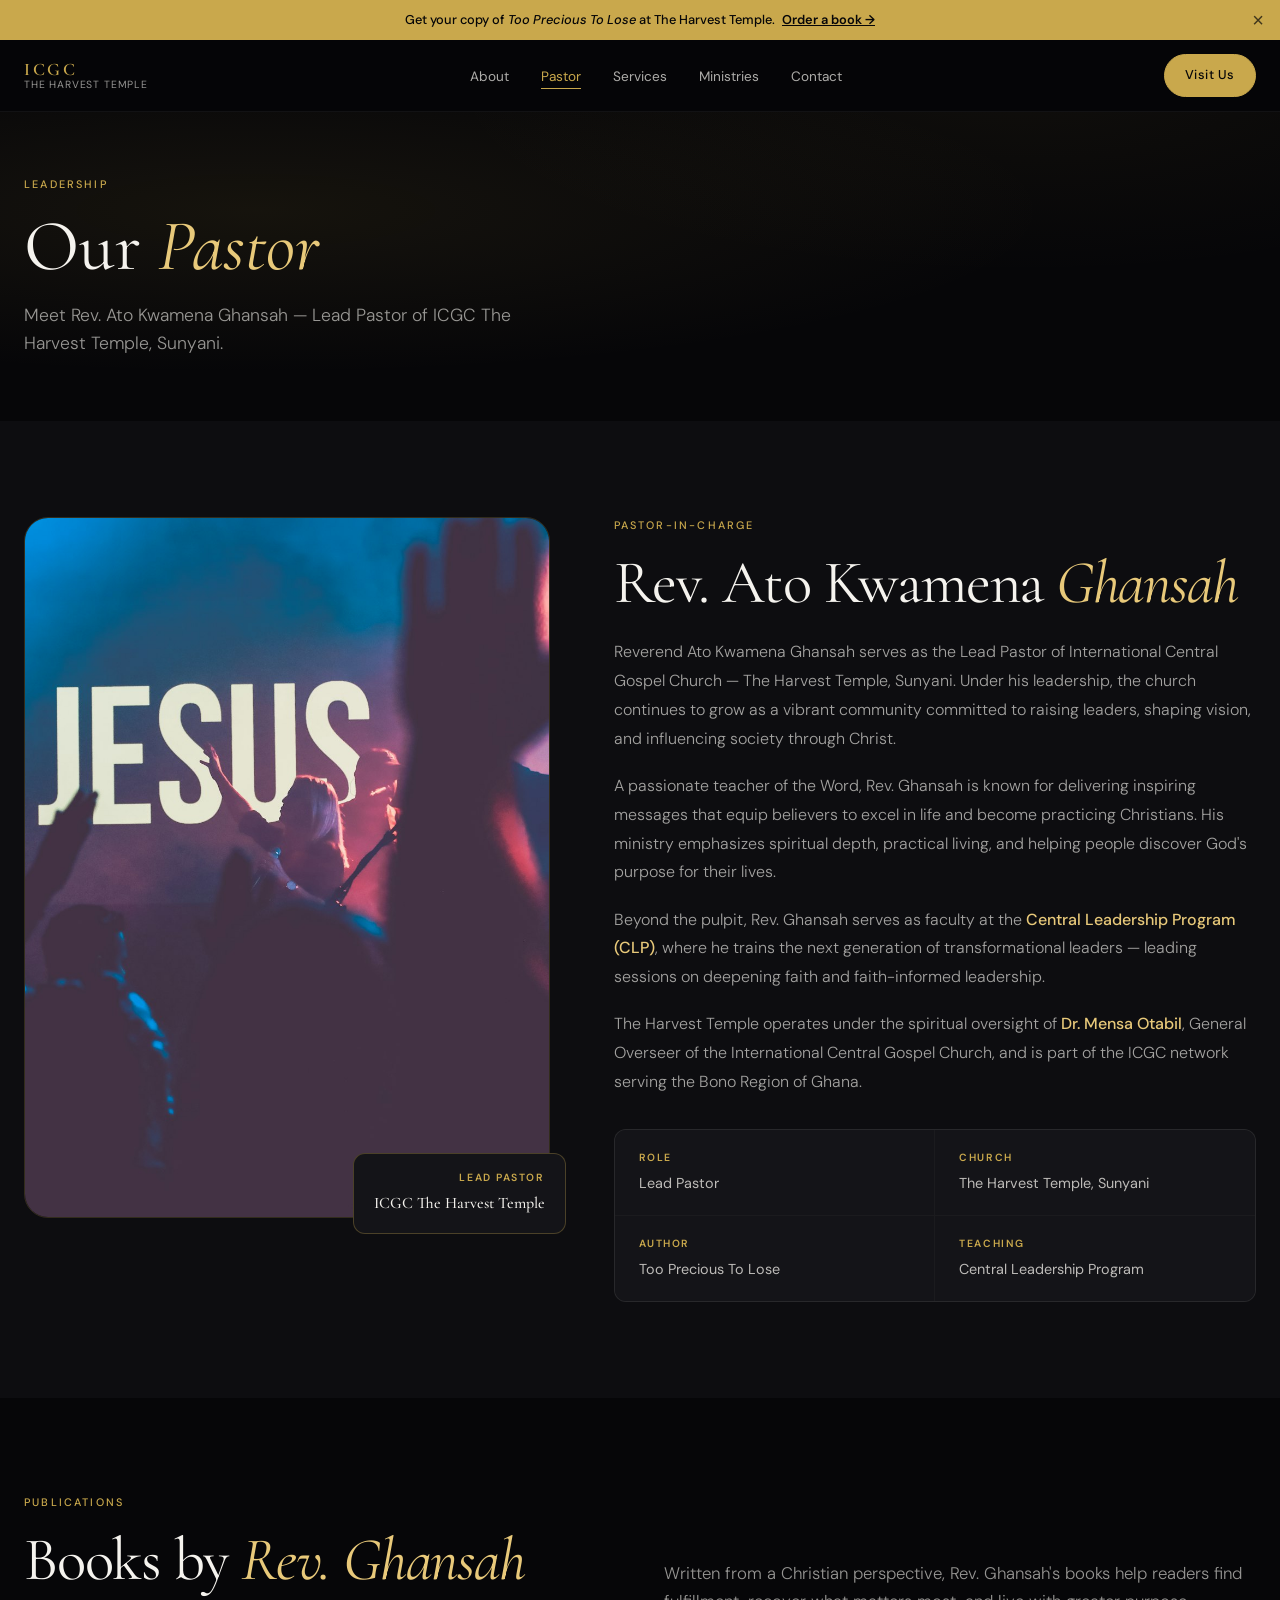
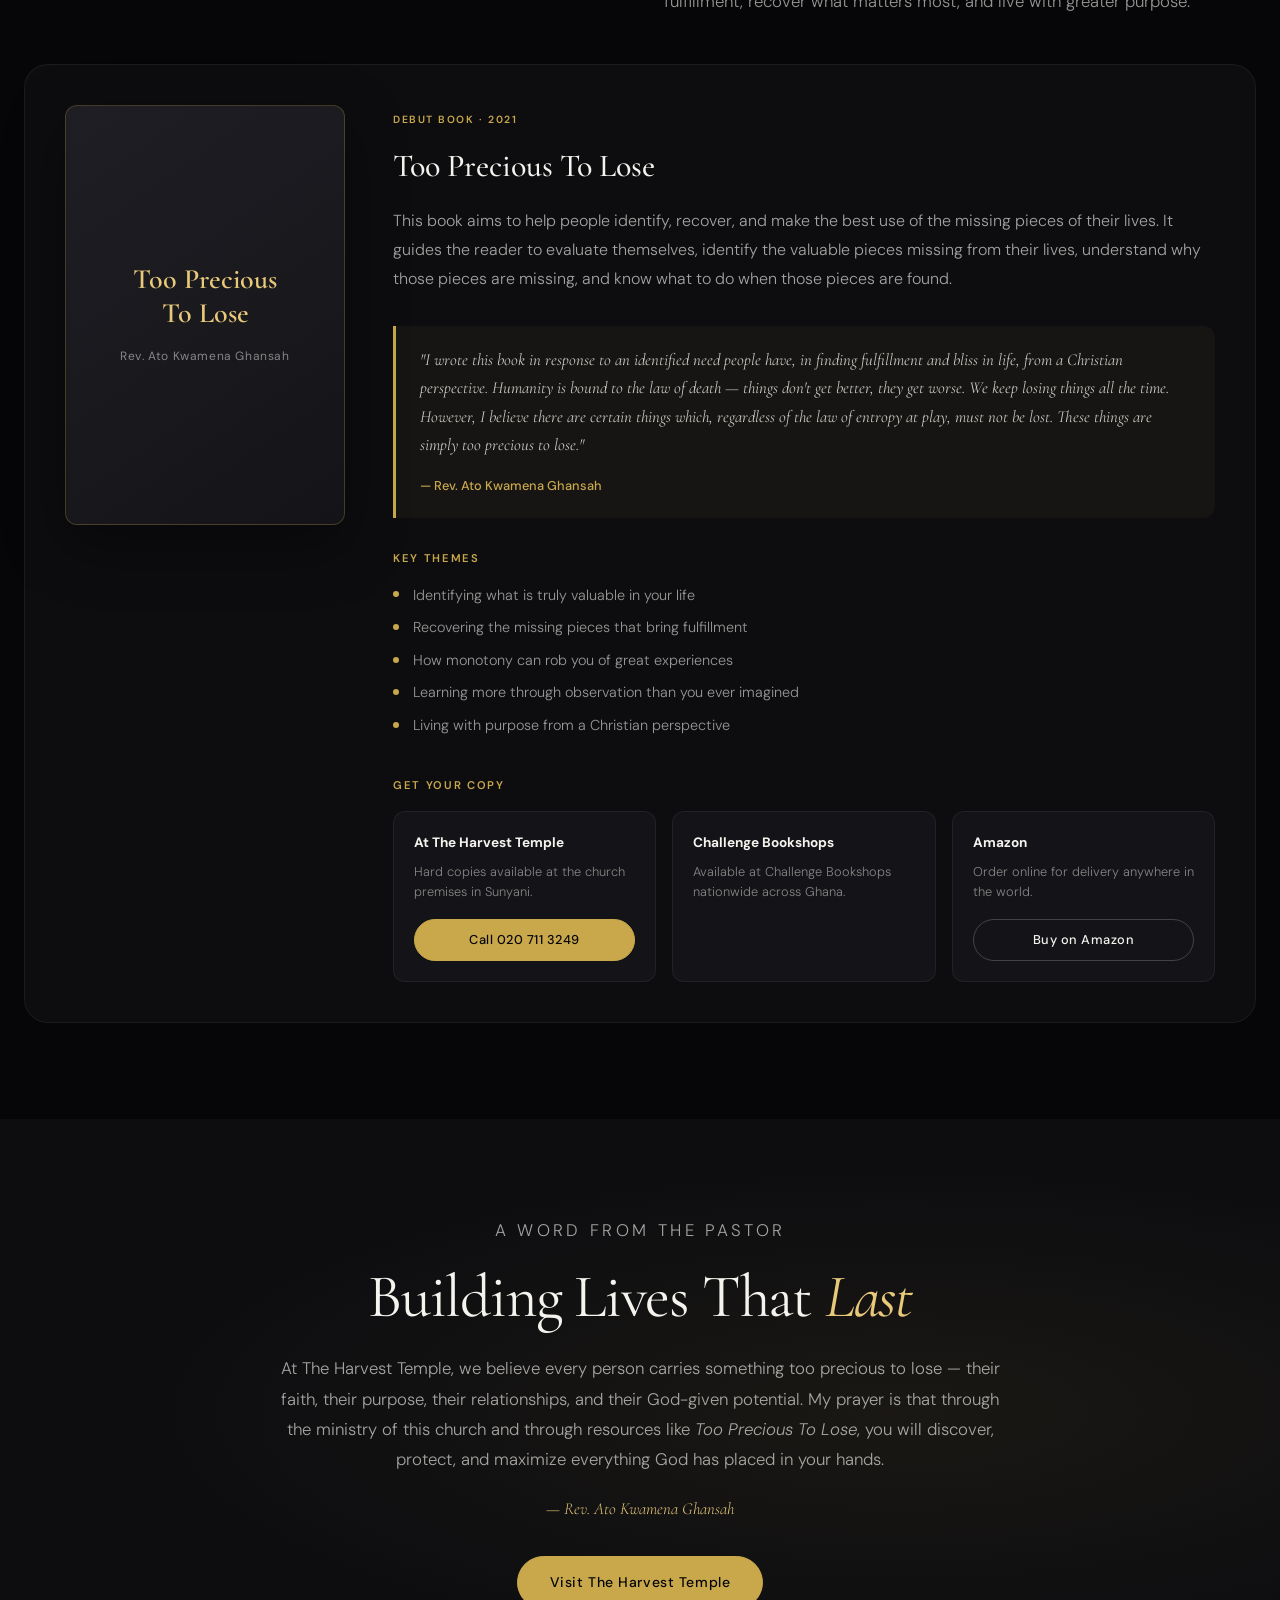
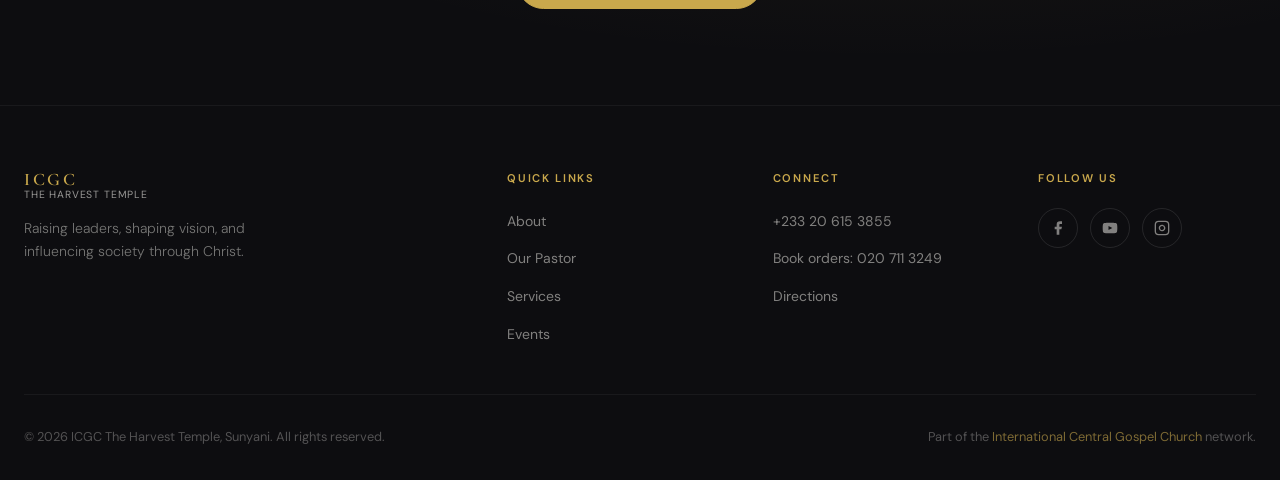
==== pastor.html @ a9ee7ff7 "Initial commit" ====
<!DOCTYPE html>
<html lang="en">
<head>
  <meta charset="UTF-8">
  <meta name="viewport" content="width=device-width, initial-scale=1.0">
  <title>Our Pastor &amp; Books | ICGC The Harvest Temple</title>
  <meta name="description" content="Meet Rev. Ato Kwamena Ghansah, Lead Pastor of ICGC The Harvest Temple, Sunyani — and discover his book Too Precious To Lose.">
  <link rel="preconnect" href="https://fonts.googleapis.com">
  <link rel="preconnect" href="https://fonts.gstatic.com" crossorigin>
  <link href="https://fonts.googleapis.com/css2?family=Cormorant+Garamond:ital,wght@0,300;0,400;0,500;0,600;0,700;1,400&family=DM+Sans:ital,opsz,wght@0,9..40,300;0,9..40,400;0,9..40,500;0,9..40,600;1,9..40,400&display=swap" rel="stylesheet">
  <link rel="stylesheet" href="css/style.css">
</head>
<body class="page-inner">

  <!-- Announcement Banner -->
  <div class="announcement-bar" id="announcementBar">
    <p>
      Get your copy of <em>Too Precious To Lose</em> at The Harvest Temple.
      <a href="#books">Order a book &rarr;</a>
    </p>
    <button class="announcement-close" id="announcementClose" aria-label="Close announcement">&times;</button>
  </div>

  <!-- Navigation -->
  <header class="site-header site-header--solid" id="siteHeader">
    <nav class="nav-container">
      <a href="index.html" class="nav-logo">
        <span class="logo-mark">ICGC</span>
        <span class="logo-text">The Harvest Temple</span>
      </a>

      <ul class="nav-links" id="navLinks">
        <li><a href="index.html#about">About</a></li>
        <li><a href="pastor.html" class="active">Pastor</a></li>
        <li><a href="index.html#services">Services</a></li>
        <li><a href="index.html#ministries">Ministries</a></li>
        <li><a href="index.html#contact">Contact</a></li>
      </ul>

      <div class="nav-actions">
        <a href="index.html#contact" class="btn btn-gold btn-sm">Visit Us</a>
        <button class="nav-toggle" id="navToggle" aria-label="Toggle menu">
          <span></span><span></span><span></span>
        </button>
      </div>
    </nav>
  </header>

  <!-- Page Hero -->
  <section class="page-hero">
    <div class="page-hero-bg"></div>
    <div class="container">
      <p class="section-label">Leadership</p>
      <h1 class="page-hero-title">Our <em>Pastor</em></h1>
      <p class="page-hero-desc">Meet Rev. Ato Kwamena Ghansah — Lead Pastor of ICGC The Harvest Temple, Sunyani.</p>
    </div>
  </section>

  <!-- Pastor Profile -->
  <section class="section pastor-profile-section">
    <div class="container">
      <div class="pastor-profile-grid">
        <div class="pastor-photo-wrap">
          <div class="pastor-photo">
            <img src="images/pastor.jpg" alt="Rev. Ato Kwamena Ghansah">
          </div>
          <div class="pastor-photo-badge">
            <span>Lead Pastor</span>
            <strong>ICGC The Harvest Temple</strong>
          </div>
        </div>

        <div class="pastor-bio">
          <p class="section-label">Pastor-in-Charge</p>
          <h2 class="section-title">Rev. Ato Kwamena <em>Ghansah</em></h2>
          <div class="pastor-bio-text">
            <p>
              Reverend Ato Kwamena Ghansah serves as the Lead Pastor of International
              Central Gospel Church — The Harvest Temple, Sunyani. Under his leadership,
              the church continues to grow as a vibrant community committed to raising
              leaders, shaping vision, and influencing society through Christ.
            </p>
            <p>
              A passionate teacher of the Word, Rev. Ghansah is known for delivering
              inspiring messages that equip believers to excel in life and become
              practicing Christians. His ministry emphasizes spiritual depth, practical
              living, and helping people discover God's purpose for their lives.
            </p>
            <p>
              Beyond the pulpit, Rev. Ghansah serves as faculty at the
              <strong>Central Leadership Program (CLP)</strong>, where he trains the next
              generation of transformational leaders — leading sessions on deepening faith
              and faith-informed leadership.
            </p>
            <p>
              The Harvest Temple operates under the spiritual oversight of
              <strong>Dr. Mensa Otabil</strong>, General Overseer of the International
              Central Gospel Church, and is part of the ICGC network serving the Bono Region
              of Ghana.
            </p>
          </div>
          <div class="pastor-highlights">
            <div class="pastor-highlight">
              <span class="pastor-highlight-label">Role</span>
              <span class="pastor-highlight-value">Lead Pastor</span>
            </div>
            <div class="pastor-highlight">
              <span class="pastor-highlight-label">Church</span>
              <span class="pastor-highlight-value">The Harvest Temple, Sunyani</span>
            </div>
            <div class="pastor-highlight">
              <span class="pastor-highlight-label">Author</span>
              <span class="pastor-highlight-value">Too Precious To Lose</span>
            </div>
            <div class="pastor-highlight">
              <span class="pastor-highlight-label">Teaching</span>
              <span class="pastor-highlight-value">Central Leadership Program</span>
            </div>
          </div>
        </div>
      </div>
    </div>
  </section>

  <!-- Books Section -->
  <section class="section books-section" id="books">
    <div class="container">
      <div class="books-header">
        <div>
          <p class="section-label">Publications</p>
          <h2 class="section-title">Books by <em>Rev. Ghansah</em></h2>
        </div>
        <p class="books-intro">
          Written from a Christian perspective, Rev. Ghansah's books help readers find
          fulfillment, recover what matters most, and live with greater purpose.
        </p>
      </div>

      <article class="book-featured">
        <div class="book-cover">
          <div class="book-cover-inner">
            <span class="book-cover-title">Too Precious<br>To Lose</span>
            <span class="book-cover-author">Rev. Ato Kwamena Ghansah</span>
          </div>
        </div>
        <div class="book-details">
          <span class="book-tag">Debut Book &middot; 2021</span>
          <h3 class="book-title">Too Precious To Lose</h3>
          <p class="book-desc">
            This book aims to help people identify, recover, and make the best use of
            the missing pieces of their lives. It guides the reader to evaluate themselves,
            identify the valuable pieces missing from their lives, understand why those
            pieces are missing, and know what to do when those pieces are found.
          </p>

          <blockquote class="book-quote">
            <p>
              "I wrote this book in response to an identified need people have, in finding
              fulfillment and bliss in life, from a Christian perspective. Humanity is bound
              to the law of death — things don't get better, they get worse. We keep losing
              things all the time. However, I believe there are certain things which,
              regardless of the law of entropy at play, must not be lost. These things are
              simply too precious to lose."
            </p>
            <cite>&mdash; Rev. Ato Kwamena Ghansah</cite>
          </blockquote>

          <div class="book-themes">
            <h4>Key Themes</h4>
            <ul>
              <li>Identifying what is truly valuable in your life</li>
              <li>Recovering the missing pieces that bring fulfillment</li>
              <li>How monotony can rob you of great experiences</li>
              <li>Learning more through observation than you ever imagined</li>
              <li>Living with purpose from a Christian perspective</li>
            </ul>
          </div>

          <div class="book-order">
            <h4>Get Your Copy</h4>
            <div class="book-order-options">
              <div class="book-order-item">
                <strong>At The Harvest Temple</strong>
                <p>Hard copies available at the church premises in Sunyani.</p>
                <a href="tel:+233207113249" class="btn btn-gold btn-sm">Call 020 711 3249</a>
              </div>
              <div class="book-order-item">
                <strong>Challenge Bookshops</strong>
                <p>Available at Challenge Bookshops nationwide across Ghana.</p>
              </div>
              <div class="book-order-item">
                <strong>Amazon</strong>
                <p>Order online for delivery anywhere in the world.</p>
                <a href="https://www.amazon.com/s?k=Too+Precious+To+Lose+Ato+Kwamena+Ghansah" target="_blank" rel="noopener" class="btn btn-outline btn-sm">Buy on Amazon</a>
              </div>
            </div>
          </div>
        </div>
      </article>
    </div>
  </section>

  <!-- Ministry Philosophy -->
  <section class="section pastor-message-section">
    <div class="container">
      <div class="pastor-message-inner">
        <p class="section-label">A Word from the Pastor</p>
        <h2 class="section-title">Building Lives That <em>Last</em></h2>
        <p>
          At The Harvest Temple, we believe every person carries something too precious
          to lose — their faith, their purpose, their relationships, and their God-given
          potential. My prayer is that through the ministry of this church and through
          resources like <em>Too Precious To Lose</em>, you will discover, protect, and
          maximize everything God has placed in your hands.
        </p>
        <p class="pastor-message-sign">&mdash; Rev. Ato Kwamena Ghansah</p>
        <a href="index.html#contact" class="btn btn-gold">Visit The Harvest Temple</a>
      </div>
    </div>
  </section>

  <!-- Footer -->
  <footer class="site-footer">
    <div class="container">
      <div class="footer-grid">
        <div class="footer-brand">
          <a href="index.html" class="nav-logo">
            <span class="logo-mark">ICGC</span>
            <span class="logo-text">The Harvest Temple</span>
          </a>
          <p>Raising leaders, shaping vision, and influencing society through Christ.</p>
        </div>
        <div class="footer-links">
          <h4>Quick Links</h4>
          <ul>
            <li><a href="index.html#about">About</a></li>
            <li><a href="pastor.html">Our Pastor</a></li>
            <li><a href="index.html#services">Services</a></li>
            <li><a href="index.html#events">Events</a></li>
          </ul>
        </div>
        <div class="footer-links">
          <h4>Connect</h4>
          <ul>
            <li><a href="tel:+233206153855">+233 20 615 3855</a></li>
            <li><a href="tel:+233207113249">Book orders: 020 711 3249</a></li>
            <li><a href="index.html#contact">Directions</a></li>
          </ul>
        </div>
        <div class="footer-social">
          <h4>Follow Us</h4>
          <div class="social-icons">
            <a href="#" aria-label="Facebook"><svg viewBox="0 0 24 24" fill="currentColor"><path d="M18 2h-3a5 5 0 0 0-5 5v3H7v4h3v8h4v-8h3l1-4h-4V7a1 1 0 0 1 1-1h3z"/></svg></a>
            <a href="#" aria-label="YouTube"><svg viewBox="0 0 24 24" fill="currentColor"><path d="M22.54 6.42a2.78 2.78 0 0 0-1.95-1.96C18.88 4 12 4 12 4s-6.88 0-8.59.46a2.78 2.78 0 0 0-1.95 1.96A29 29 0 0 0 1 12a29 29 0 0 0 .46 5.58 2.78 2.78 0 0 0 1.95 1.96C5.12 20 12 20 12 20s6.88 0 8.59-.46a2.78 2.78 0 0 0 1.95-1.96A29 29 0 0 0 23 12a29 29 0 0 0-.46-5.58zM9.75 15.02V8.98L15.5 12l-5.75 3.02z"/></svg></a>
            <a href="#" aria-label="Instagram"><svg viewBox="0 0 24 24" fill="none" stroke="currentColor" stroke-width="2"><rect x="2" y="2" width="20" height="20" rx="5"/><path d="M16 11.37A4 4 0 1 1 12.63 8 4 4 0 0 1 16 11.37z"/></svg></a>
          </div>
        </div>
      </div>
      <div class="footer-bottom">
        <p>&copy; 2026 ICGC The Harvest Temple, Sunyani. All rights reserved.</p>
        <p>Part of the <a href="https://centralgospel.com" target="_blank" rel="noopener">International Central Gospel Church</a> network.</p>
      </div>
    </div>
  </footer>

  <script src="js/main.js"></script>
</body>
</html>
---- css/style.css ----
/* ICGC The Harvest Temple — Dark gold design + hero slider */

:root {
  --gold: #c9a84c;
  --gold-light: #e8c97a;
  --gold-dark: #9a7a2e;
  --black: #060608;
  --dark: #0d0d10;
  --dark-mid: #141418;
  --dark-light: #1e1e24;
  --white: #f5f3ee;
  --muted: #8a8a96;
  --font-display: 'Cormorant Garamond', 'Times New Roman', serif;
  --font-body: 'DM Sans', Arial, sans-serif;
  --header-height: 72px;
  --announcement-height: 40px;
  --transition: 0.3s cubic-bezier(0.4, 0, 0.2, 1);
  --container: 1280px;
  --radius: 12px;
  --radius-lg: 24px;
}

*, *::before, *::after { box-sizing: border-box; margin: 0; padding: 0; }

html {
  scroll-behavior: smooth;
  background: var(--black);
  color: var(--white);
  overflow-x: hidden;
}

body {
  font-family: var(--font-body);
  background: var(--black);
  color: var(--white);
  line-height: 1.6;
  -webkit-font-smoothing: antialiased;
  overflow-x: hidden;
}

::selection { background: var(--gold); color: var(--black); }

img, svg { display: block; max-width: 100%; }
a { color: inherit; text-decoration: none; transition: color var(--transition); }
ul { list-style: none; }

.container {
  width: 100%;
  max-width: var(--container);
  margin: 0 auto;
  padding: 0 1.5rem;
}

/* Typography */
.section-label {
  font-family: var(--font-body);
  font-size: 0.68rem;
  font-weight: 500;
  letter-spacing: 0.2em;
  text-transform: uppercase;
  color: var(--gold);
  margin-bottom: 1rem;
}

.section-title {
  font-family: var(--font-display);
  font-size: clamp(2.2rem, 5vw, 3.8rem);
  font-weight: 400;
  line-height: 1.05;
  letter-spacing: -0.02em;
  margin-bottom: 1.5rem;
}

.section-title em {
  font-style: italic;
  color: var(--gold-light);
}

.section-desc {
  color: rgba(245, 243, 238, 0.6);
  font-size: 1.05rem;
  max-width: 600px;
  margin: 0 auto 3rem;
}

.text-center { text-align: center; }

/* Buttons */
.btn {
  display: inline-flex;
  align-items: center;
  justify-content: center;
  gap: 0.5rem;
  padding: 0.875rem 2rem;
  font-family: var(--font-body);
  font-size: 0.875rem;
  font-weight: 500;
  letter-spacing: 0.04em;
  border-radius: 999px;
  border: 1px solid transparent;
  cursor: pointer;
  transition: all var(--transition);
  white-space: nowrap;
}

.btn-gold {
  background: var(--gold);
  color: var(--black);
  border-color: var(--gold);
}

.btn-gold:hover {
  background: var(--gold-light);
  border-color: var(--gold-light);
  transform: translateY(-1px);
}

.btn-outline {
  background: transparent;
  color: var(--white);
  border-color: rgba(255, 255, 255, 0.2);
}

.btn-outline:hover {
  border-color: var(--gold);
  color: var(--gold);
}

.btn-sm { padding: 0.625rem 1.25rem; font-size: 0.8rem; }

/* Announcement */
.announcement-bar {
  position: fixed;
  top: 0; left: 0; right: 0;
  z-index: 200;
  height: var(--announcement-height);
  background: var(--gold);
  color: var(--black);
  display: flex;
  align-items: center;
  justify-content: center;
  padding: 0 3rem;
  font-size: 0.8rem;
  font-weight: 500;
  transition: transform var(--transition);
}

.announcement-bar.hidden { transform: translateY(-100%); }
.announcement-bar a { text-decoration: underline; font-weight: 600; margin-left: 0.25rem; }

.announcement-close {
  position: absolute;
  right: 1rem;
  background: none;
  border: none;
  color: var(--black);
  font-size: 1.25rem;
  cursor: pointer;
  opacity: 0.7;
  line-height: 1;
}

.announcement-close:hover { opacity: 1; }

/* Header */
.site-header {
  position: fixed;
  top: var(--announcement-height);
  left: 0; right: 0;
  z-index: 100;
  height: var(--header-height);
  transition: top var(--transition), background var(--transition);
}

.site-header--over-hero {
  background: linear-gradient(to bottom, rgba(6, 6, 8, 0.75), transparent);
  border-bottom: 1px solid transparent;
}

.site-header.scrolled {
  background: rgba(6, 6, 8, 0.95);
  backdrop-filter: blur(16px);
  -webkit-backdrop-filter: blur(16px);
  border-bottom: 1px solid rgba(255, 255, 255, 0.05);
}

.site-header--solid {
  background: rgba(6, 6, 8, 0.95);
  backdrop-filter: blur(16px);
  -webkit-backdrop-filter: blur(16px);
  border-bottom: 1px solid rgba(255, 255, 255, 0.05);
}

.site-header--solid .logo-mark { color: var(--gold); }
.site-header--solid .logo-text { color: rgba(245, 243, 238, 0.6); }
.site-header--solid .nav-links a { color: rgba(245, 243, 238, 0.7); }
.site-header--solid .nav-toggle span { background: var(--white); }

.nav-links a.active { color: var(--gold); }
.nav-links a.active::after { width: 100%; }

.site-header.no-announcement { top: 0; }

.nav-container {
  display: flex;
  align-items: center;
  justify-content: space-between;
  height: 100%;
  max-width: var(--container);
  margin: 0 auto;
  padding: 0 1.5rem;
}

.nav-logo { display: flex; flex-direction: column; gap: 0; line-height: 1.1; }

.logo-mark {
  font-family: var(--font-display);
  font-size: 1.1rem;
  font-weight: 600;
  color: var(--gold);
  letter-spacing: 0.15em;
}

.logo-text {
  font-family: var(--font-body);
  font-size: 0.65rem;
  font-weight: 400;
  color: rgba(245, 243, 238, 0.6);
  letter-spacing: 0.08em;
  text-transform: uppercase;
}

.nav-links { display: flex; align-items: center; gap: 2rem; }

.nav-links a {
  font-size: 0.85rem;
  font-weight: 400;
  color: rgba(245, 243, 238, 0.7);
  position: relative;
}

.nav-links a::after {
  content: '';
  position: absolute;
  bottom: -4px; left: 0;
  width: 0; height: 1px;
  background: var(--gold);
  transition: width var(--transition);
}

.nav-links a:hover { color: var(--white); }
.nav-links a:hover::after { width: 100%; }

.nav-actions { display: flex; align-items: center; gap: 1rem; }

.nav-toggle {
  display: none;
  flex-direction: column;
  gap: 5px;
  background: none;
  border: none;
  cursor: pointer;
  padding: 4px;
}

.nav-toggle span {
  display: block;
  width: 22px;
  height: 1.5px;
  background: var(--white);
  transition: all var(--transition);
}

.nav-toggle.active span:nth-child(1) { transform: rotate(45deg) translate(4px, 5px); }
.nav-toggle.active span:nth-child(2) { opacity: 0; }
.nav-toggle.active span:nth-child(3) { transform: rotate(-45deg) translate(4px, -5px); }

/* ===== HERO SLIDER ===== */
.hero-slider {
  position: relative;
  height: 100vh;
  min-height: 600px;
  max-height: 920px;
  overflow: hidden;
  background: var(--black);
}

.slider-track {
  position: relative;
  width: 100%;
  height: 100%;
}

.slide {
  position: absolute;
  inset: 0;
  opacity: 0;
  visibility: hidden;
  transition: opacity 0.8s ease, visibility 0.8s ease;
}

.slide.active {
  opacity: 1;
  visibility: visible;
  z-index: 1;
}

.slide-bg {
  position: absolute;
  inset: 0;
  width: 100%;
  height: 100%;
  object-fit: cover;
  transform: scale(1.06);
  transition: transform 7s ease;
}

.slide.active .slide-bg { transform: scale(1); }

.slide-overlay {
  position: absolute;
  inset: 0;
  background: linear-gradient(
    180deg,
    rgba(6, 6, 8, 0.35) 0%,
    rgba(6, 6, 8, 0.55) 40%,
    rgba(6, 6, 8, 0.92) 100%
  );
}

.slide-content {
  position: absolute;
  bottom: 0;
  left: 0;
  right: 0;
  z-index: 2;
  padding: 0 1.5rem 5.5rem;
  max-width: var(--container);
  margin: 0 auto;
}

.slide.active .slide-content {
  animation: slideUp 0.7s ease 0.15s both;
}

@keyframes slideUp {
  from { opacity: 0; transform: translateY(28px); }
  to { opacity: 1; transform: translateY(0); }
}

.slide-label { margin-bottom: 1.25rem; }

.slide-title {
  font-family: var(--font-display);
  font-weight: 300;
  line-height: 0.92;
  margin-bottom: 1.5rem;
  color: var(--white);
}

.slide-line {
  display: block;
  font-size: clamp(3rem, 9vw, 7.5rem);
  letter-spacing: -0.03em;
}

.slide-line-accent {
  background: linear-gradient(135deg, var(--gold-light), var(--gold), var(--gold-dark));
  -webkit-background-clip: text;
  -webkit-text-fill-color: transparent;
  background-clip: text;
}

.slide-title-sm {
  font-size: clamp(2.5rem, 6vw, 4.5rem);
  font-weight: 400;
  line-height: 1.05;
  margin-bottom: 0.75rem;
}

.slide-time {
  font-family: var(--font-display);
  font-size: clamp(1.2rem, 2.5vw, 1.6rem);
  color: var(--gold-light);
  font-style: italic;
  margin-bottom: 1rem;
}

.slide-text {
  font-size: clamp(0.95rem, 1.5vw, 1.1rem);
  color: rgba(245, 243, 238, 0.65);
  max-width: 520px;
  line-height: 1.7;
  margin-bottom: 2rem;
  font-weight: 300;
}

.slide-actions {
  display: flex;
  flex-wrap: wrap;
  gap: 1rem;
}

/* Slider controls */
.slider-arrow {
  position: absolute;
  top: 50%;
  transform: translateY(-50%);
  z-index: 10;
  width: 48px;
  height: 48px;
  border-radius: 50%;
  background: rgba(6, 6, 8, 0.5);
  backdrop-filter: blur(8px);
  border: 1px solid rgba(201, 168, 76, 0.25);
  color: var(--white);
  cursor: pointer;
  display: flex;
  align-items: center;
  justify-content: center;
  transition: all var(--transition);
}

.slider-arrow svg { width: 22px; height: 22px; }
.slider-arrow:hover { background: var(--gold); border-color: var(--gold); color: var(--black); }
.slider-prev { left: 1.5rem; }
.slider-next { right: 1.5rem; }

.slider-dots {
  position: absolute;
  bottom: 2.5rem;
  left: 50%;
  transform: translateX(-50%);
  z-index: 10;
  display: flex;
  gap: 0.5rem;
}

.slider-dot {
  width: 10px;
  height: 10px;
  border-radius: 50%;
  border: 2px solid rgba(201, 168, 76, 0.4);
  background: transparent;
  cursor: pointer;
  padding: 0;
  transition: all var(--transition);
}

.slider-dot.active,
.slider-dot:hover {
  background: var(--gold);
  border-color: var(--gold);
  transform: scale(1.2);
}

.slider-progress {
  position: absolute;
  bottom: 0;
  left: 0;
  right: 0;
  height: 2px;
  background: rgba(255, 255, 255, 0.08);
  z-index: 10;
}

.slider-progress-bar {
  height: 100%;
  width: 0%;
  background: var(--gold);
  transition: width 0.1s linear;
}

.hero-scroll {
  position: absolute;
  bottom: 2.5rem;
  right: 2rem;
  display: flex;
  flex-direction: column;
  align-items: center;
  gap: 0.75rem;
  z-index: 10;
}

.hero-scroll span {
  font-size: 0.65rem;
  letter-spacing: 0.2em;
  text-transform: uppercase;
  color: rgba(245, 243, 238, 0.3);
  writing-mode: vertical-rl;
}

.scroll-line {
  width: 1px;
  height: 48px;
  background: linear-gradient(to bottom, var(--gold), transparent);
  animation: scrollPulse 2s ease-in-out infinite;
}

@keyframes scrollPulse {
  0%, 100% { opacity: 0.3; transform: scaleY(0.6); }
  50% { opacity: 1; transform: scaleY(1); }
}

/* Sections */
.section { padding: 6rem 0; position: relative; }

/* About */
.about-section { background: var(--dark); }

.about-grid {
  display: grid;
  grid-template-columns: 1fr 1fr;
  gap: 4rem;
  align-items: center;
}

.about-text p {
  color: rgba(245, 243, 238, 0.65);
  margin-bottom: 1.25rem;
  line-height: 1.8;
  font-weight: 300;
}

.about-text strong { color: var(--gold-light); font-weight: 500; }
.about-content > .btn { margin-top: 1rem; }

.about-visual { position: relative; }

.about-image-frame {
  border-radius: var(--radius-lg);
  overflow: hidden;
  border: 1px solid rgba(201, 168, 76, 0.15);
  aspect-ratio: 4/5;
}

.about-image-frame img {
  width: 100%;
  height: 100%;
  object-fit: cover;
}

.about-badge {
  position: absolute;
  bottom: -1.5rem;
  left: -1.5rem;
  background: var(--dark-mid);
  border: 1px solid rgba(201, 168, 76, 0.3);
  border-radius: var(--radius);
  padding: 1.25rem 1.5rem;
  display: flex;
  flex-direction: column;
  gap: 0.25rem;
}

.about-badge-number {
  font-family: var(--font-display);
  font-size: 1.75rem;
  font-weight: 600;
  color: var(--gold);
}

.about-badge-text {
  font-size: 0.75rem;
  color: rgba(245, 243, 238, 0.5);
  max-width: 140px;
}

/* Stats */
.stats-section {
  background: var(--black);
  border-top: 1px solid rgba(255, 255, 255, 0.05);
  border-bottom: 1px solid rgba(255, 255, 255, 0.05);
}

.stats-grid {
  display: grid;
  grid-template-columns: repeat(6, 1fr);
  gap: 1px;
  background: rgba(255, 255, 255, 0.05);
  border: 1px solid rgba(255, 255, 255, 0.05);
  border-radius: var(--radius-lg);
  overflow: hidden;
  margin-top: 2rem;
}

.stat-card {
  background: var(--dark);
  padding: 2.5rem 1.5rem;
  text-align: center;
  display: flex;
  flex-direction: column;
  align-items: center;
  gap: 0.25rem;
  transition: background var(--transition);
}

.stat-card:hover { background: var(--dark-mid); }

.stat-number {
  font-family: var(--font-display);
  font-size: clamp(2rem, 4vw, 3rem);
  font-weight: 500;
  color: var(--gold);
  line-height: 1;
}

.stat-suffix {
  font-family: var(--font-display);
  font-size: clamp(1.5rem, 3vw, 2rem);
  color: var(--gold);
  line-height: 1;
  display: inline;
}

.stat-label {
  font-size: 0.75rem;
  color: rgba(245, 243, 238, 0.45);
  margin-top: 0.5rem;
  letter-spacing: 0.02em;
}

/* Services */
.services-section { background: var(--dark); }

.services-header {
  display: grid;
  grid-template-columns: 1fr 1fr;
  gap: 3rem;
  align-items: end;
  margin-bottom: 3rem;
}

.services-intro {
  color: rgba(245, 243, 238, 0.6);
  font-size: 1.05rem;
  line-height: 1.7;
  font-weight: 300;
}

.services-grid {
  display: grid;
  grid-template-columns: repeat(4, 1fr);
  gap: 1px;
  background: rgba(255, 255, 255, 0.05);
  border: 1px solid rgba(255, 255, 255, 0.05);
  border-radius: var(--radius-lg);
  overflow: hidden;
}

.service-card {
  background: var(--dark-mid);
  padding: 2rem;
  transition: background var(--transition);
}

.service-card:hover { background: var(--dark-light); }

.service-card.featured {
  background: rgba(201, 168, 76, 0.05);
  border-left: 2px solid var(--gold);
}

.service-day {
  font-size: 0.65rem;
  font-weight: 600;
  letter-spacing: 0.2em;
  text-transform: uppercase;
  color: var(--gold);
  margin-bottom: 1rem;
}

.service-name {
  font-family: var(--font-display);
  font-size: 1.5rem;
  font-weight: 500;
  margin-bottom: 0.5rem;
}

.service-time {
  font-size: 0.85rem;
  color: rgba(245, 243, 238, 0.5);
  margin-bottom: 1rem;
}

.service-desc {
  font-size: 0.85rem;
  color: rgba(245, 243, 238, 0.45);
  line-height: 1.6;
  font-weight: 300;
}

/* Ministries */
.ministries-section { background: var(--black); }

.ministries-grid {
  display: grid;
  grid-template-columns: repeat(3, 1fr);
  gap: 1.5rem;
  margin-top: 3rem;
}

.ministry-card {
  background: var(--dark);
  border: 1px solid rgba(255, 255, 255, 0.05);
  border-radius: var(--radius-lg);
  padding: 2rem;
  transition: all var(--transition);
}

.ministry-card:hover {
  border-color: rgba(201, 168, 76, 0.3);
  background: var(--dark-mid);
  transform: translateY(-2px);
}

.ministry-icon {
  width: 48px;
  height: 48px;
  color: var(--gold);
  margin-bottom: 1.25rem;
}

.ministry-icon svg { width: 100%; height: 100%; }

.ministry-card h3 {
  font-family: var(--font-display);
  font-size: 1.35rem;
  font-weight: 500;
  margin-bottom: 0.75rem;
}

.ministry-card p {
  font-size: 0.875rem;
  color: rgba(245, 243, 238, 0.5);
  line-height: 1.7;
  font-weight: 300;
}

/* Prayer */
.prayer-section {
  background: var(--dark);
  position: relative;
  overflow: hidden;
}

.prayer-bg {
  position: absolute;
  inset: 0;
  background: radial-gradient(ellipse at 30% 50%, rgba(201, 168, 76, 0.08) 0%, transparent 60%);
}

.prayer-content { position: relative; z-index: 1; max-width: 640px; }

.prayer-text {
  color: rgba(245, 243, 238, 0.65);
  font-size: 1.05rem;
  line-height: 1.8;
  margin-bottom: 2rem;
  font-weight: 300;
}

.prayer-schedule {
  display: flex;
  gap: 2rem;
  margin-bottom: 2.5rem;
}

.prayer-item {
  display: flex;
  flex-direction: column;
  gap: 0.25rem;
  padding: 1.25rem 1.5rem;
  background: rgba(255, 255, 255, 0.03);
  border: 1px solid rgba(201, 168, 76, 0.15);
  border-radius: var(--radius);
}

.prayer-day {
  font-size: 0.7rem;
  font-weight: 600;
  letter-spacing: 0.15em;
  text-transform: uppercase;
  color: var(--gold);
}

.prayer-time {
  font-family: var(--font-display);
  font-size: 1.1rem;
  color: var(--white);
}

/* Events */
.events-section { background: var(--black); }

.events-grid {
  display: flex;
  flex-direction: column;
  gap: 0;
  margin-top: 2rem;
  border: 1px solid rgba(255, 255, 255, 0.05);
  border-radius: var(--radius-lg);
  overflow: hidden;
}

.event-card {
  display: grid;
  grid-template-columns: 100px 1fr;
  gap: 2rem;
  padding: 2rem;
  background: var(--dark);
  border-bottom: 1px solid rgba(255, 255, 255, 0.05);
  transition: background var(--transition);
}

.event-card:last-child { border-bottom: none; }
.event-card:hover { background: var(--dark-mid); }

.event-date {
  display: flex;
  flex-direction: column;
  align-items: center;
  justify-content: center;
  text-align: center;
  padding: 1rem;
  background: rgba(201, 168, 76, 0.08);
  border: 1px solid rgba(201, 168, 76, 0.2);
  border-radius: var(--radius);
  height: fit-content;
}

.event-month {
  font-size: 0.65rem;
  font-weight: 600;
  letter-spacing: 0.15em;
  text-transform: uppercase;
  color: var(--gold);
}

.event-day {
  font-family: var(--font-display);
  font-size: 1.75rem;
  font-weight: 600;
  color: var(--white);
  line-height: 1.2;
}

.event-details h3 {
  font-family: var(--font-display);
  font-size: 1.35rem;
  font-weight: 500;
  margin-bottom: 0.5rem;
}

.event-details p {
  font-size: 0.875rem;
  color: rgba(245, 243, 238, 0.55);
  line-height: 1.7;
  margin-bottom: 0.75rem;
  font-weight: 300;
}

.event-meta {
  font-size: 0.75rem;
  color: rgba(201, 168, 76, 0.7);
  letter-spacing: 0.02em;
}

/* Resources */
.resources-section { background: var(--dark); }

.resources-grid {
  display: grid;
  grid-template-columns: repeat(3, 1fr);
  gap: 1px;
  background: rgba(255, 255, 255, 0.05);
  border: 1px solid rgba(255, 255, 255, 0.05);
  border-radius: var(--radius-lg);
  overflow: hidden;
  margin-top: 3rem;
}

.resource-card {
  background: var(--dark-mid);
  padding: 2rem;
  display: flex;
  flex-direction: column;
  gap: 0.75rem;
  transition: all var(--transition);
  min-height: 180px;
}

.resource-card:hover { background: var(--dark-light); }
.resource-card:hover .resource-link { color: var(--gold-light); gap: 0.75rem; }

.resource-card h3 {
  font-family: var(--font-display);
  font-size: 1.25rem;
  font-weight: 500;
}

.resource-card p {
  font-size: 0.85rem;
  color: rgba(245, 243, 238, 0.45);
  line-height: 1.6;
  flex: 1;
  font-weight: 300;
}

.resource-link {
  font-size: 0.8rem;
  color: var(--gold);
  font-weight: 500;
  display: flex;
  align-items: center;
  gap: 0.5rem;
  transition: all var(--transition);
  margin-top: auto;
}

/* Contact */
.contact-section { background: var(--black); }

.contact-grid {
  display: grid;
  grid-template-columns: 1fr 1fr;
  gap: 4rem;
  align-items: start;
}

.contact-desc {
  color: rgba(245, 243, 238, 0.6);
  font-size: 1.05rem;
  line-height: 1.7;
  margin-bottom: 2.5rem;
  font-weight: 300;
}

.contact-details { display: flex; flex-direction: column; gap: 1.5rem; }

.contact-item {
  display: flex;
  gap: 1rem;
  align-items: flex-start;
}

.contact-item svg {
  width: 20px;
  height: 20px;
  color: var(--gold);
  flex-shrink: 0;
  margin-top: 2px;
}

.contact-item strong {
  display: block;
  font-size: 0.8rem;
  font-weight: 600;
  letter-spacing: 0.05em;
  text-transform: uppercase;
  color: var(--gold);
  margin-bottom: 0.25rem;
}

.contact-item p {
  font-size: 0.9rem;
  color: rgba(245, 243, 238, 0.6);
  line-height: 1.6;
}

.contact-item a:hover { color: var(--gold); }

.contact-map {
  border-radius: var(--radius-lg);
  overflow: hidden;
  border: 1px solid rgba(255, 255, 255, 0.08);
  aspect-ratio: 4/3;
  min-height: 360px;
}

.contact-map iframe {
  width: 100%;
  height: 100%;
  filter: grayscale(30%) contrast(1.1);
}

/* Footer */
.site-footer {
  background: var(--dark);
  border-top: 1px solid rgba(255, 255, 255, 0.05);
  padding: 4rem 0 2rem;
}

.footer-grid {
  display: grid;
  grid-template-columns: 2fr 1fr 1fr 1fr;
  gap: 3rem;
  margin-bottom: 3rem;
}

.footer-brand p {
  font-size: 0.875rem;
  color: rgba(245, 243, 238, 0.45);
  line-height: 1.7;
  margin-top: 1rem;
  max-width: 280px;
  font-weight: 300;
}

.footer-links h4,
.footer-social h4 {
  font-size: 0.7rem;
  font-weight: 600;
  letter-spacing: 0.15em;
  text-transform: uppercase;
  color: var(--gold);
  margin-bottom: 1.25rem;
}

.footer-links ul { display: flex; flex-direction: column; gap: 0.75rem; }
.footer-links a { font-size: 0.875rem; color: rgba(245, 243, 238, 0.5); }
.footer-links a:hover { color: var(--gold); }

.social-icons { display: flex; gap: 0.75rem; }

.social-icons a {
  width: 40px;
  height: 40px;
  display: flex;
  align-items: center;
  justify-content: center;
  border: 1px solid rgba(255, 255, 255, 0.1);
  border-radius: 50%;
  color: rgba(245, 243, 238, 0.5);
  transition: all var(--transition);
}

.social-icons a:hover {
  border-color: var(--gold);
  color: var(--gold);
}

.social-icons svg { width: 16px; height: 16px; }

.footer-bottom {
  display: flex;
  justify-content: space-between;
  align-items: center;
  padding-top: 2rem;
  border-top: 1px solid rgba(255, 255, 255, 0.05);
  flex-wrap: wrap;
  gap: 1rem;
}

.footer-bottom p { font-size: 0.8rem; color: rgba(245, 243, 238, 0.3); }
.footer-bottom a { color: rgba(201, 168, 76, 0.6); }
.footer-bottom a:hover { color: var(--gold); }

/* Utilities */
.fade-in {
  opacity: 0;
  transform: translateY(24px);
  transition: opacity 0.7s ease, transform 0.7s ease;
}

.fade-in.visible {
  opacity: 1;
  transform: translateY(0);
}

body.no-announcement .hero-slider { margin-top: 0; }

::-webkit-scrollbar { width: 3px; }
::-webkit-scrollbar-track { background: var(--black); }
::-webkit-scrollbar-thumb { background: var(--gold-dark); border-radius: 2px; }

/* Responsive */
@media (max-width: 1024px) {
  .stats-grid { grid-template-columns: repeat(3, 1fr); }
  .services-grid { grid-template-columns: repeat(2, 1fr); }
  .ministries-grid { grid-template-columns: repeat(2, 1fr); }
  .resources-grid { grid-template-columns: repeat(2, 1fr); }
  .footer-grid { grid-template-columns: 1fr 1fr; }
}

@media (max-width: 768px) {
  :root { --header-height: 64px; }

  .nav-links {
    position: fixed;
    top: calc(var(--header-height) + var(--announcement-height));
    left: 0; right: 0; bottom: 0;
    background: rgba(6, 6, 8, 0.98);
    flex-direction: column;
    justify-content: center;
    gap: 2rem;
    transform: translateX(100%);
    transition: transform var(--transition);
    backdrop-filter: blur(20px);
  }

  .nav-links.open { transform: translateX(0); }
  .nav-links a { font-size: 1.25rem; }
  .nav-toggle { display: flex; }
  .nav-actions .btn-sm { display: none; }

  body.no-announcement .nav-links { top: var(--header-height); }

  .hero-slider { min-height: 520px; max-height: 700px; }
  .slide-content { padding-bottom: 5rem; }
  .slider-arrow { width: 40px; height: 40px; }
  .slider-prev { left: 0.75rem; }
  .slider-next { right: 0.75rem; }
  .hero-scroll { display: none; }

  .about-grid,
  .services-header,
  .contact-grid { grid-template-columns: 1fr; gap: 2.5rem; }

  .stats-grid { grid-template-columns: repeat(2, 1fr); }
  .services-grid { grid-template-columns: 1fr; }
  .ministries-grid { grid-template-columns: 1fr; }
  .resources-grid { grid-template-columns: 1fr; }
  .footer-grid { grid-template-columns: 1fr; }
  .footer-bottom { flex-direction: column; text-align: center; }

  .prayer-schedule { flex-direction: column; gap: 1rem; }

  .event-card {
    grid-template-columns: 80px 1fr;
    gap: 1.25rem;
    padding: 1.5rem;
  }

  .about-badge { position: static; margin-top: 1rem; display: inline-flex; }

  .slide-actions { flex-direction: column; }
  .slide-actions .btn { width: 100%; text-align: center; }
}

@media (max-width: 480px) {
  .slide-line { font-size: 2.5rem; }
  .slider-dots { bottom: 1.5rem; }

  .book-featured { grid-template-columns: 1fr; }
  .book-cover { max-width: 240px; margin: 0 auto; }
  .book-order-options { grid-template-columns: 1fr; }
  .pastor-highlights { grid-template-columns: 1fr 1fr; }
}

/* ===== INNER PAGES ===== */
.page-inner .site-header { top: var(--announcement-height); }
.page-inner.no-announcement .site-header,
body.no-announcement.page-inner .site-header { top: 0; }

.page-hero {
  position: relative;
  padding: calc(var(--header-height) + var(--announcement-height) + 4rem) 0 4rem;
  background: var(--black);
  overflow: hidden;
}

.page-hero-bg {
  position: absolute;
  inset: 0;
  background:
    radial-gradient(ellipse at 20% 50%, rgba(201, 168, 76, 0.08) 0%, transparent 55%),
    radial-gradient(ellipse at 80% 20%, rgba(201, 168, 76, 0.05) 0%, transparent 40%);
}

.page-hero .container { position: relative; z-index: 1; }

.page-hero-title {
  font-family: var(--font-display);
  font-size: clamp(2.8rem, 6vw, 4.5rem);
  font-weight: 400;
  line-height: 1.05;
  margin-bottom: 1rem;
}

.page-hero-title em {
  font-style: italic;
  color: var(--gold-light);
}

.page-hero-desc {
  font-size: 1.1rem;
  color: rgba(245, 243, 238, 0.6);
  max-width: 520px;
  font-weight: 300;
}

body.no-announcement .page-hero {
  padding-top: calc(var(--header-height) + 4rem);
}

.announcement-bar em { font-style: italic; }

/* Pastor Profile */
.pastor-profile-section { background: var(--dark); }

.pastor-profile-grid {
  display: grid;
  grid-template-columns: 0.9fr 1.1fr;
  gap: 4rem;
  align-items: start;
}

.pastor-photo-wrap { position: relative; }

.pastor-photo {
  border-radius: var(--radius-lg);
  overflow: hidden;
  border: 1px solid rgba(201, 168, 76, 0.2);
  aspect-ratio: 3/4;
}

.pastor-photo img {
  width: 100%;
  height: 100%;
  object-fit: cover;
}

.pastor-photo-badge {
  position: absolute;
  bottom: -1rem;
  right: -1rem;
  background: var(--dark-mid);
  border: 1px solid rgba(201, 168, 76, 0.3);
  border-radius: var(--radius);
  padding: 1rem 1.25rem;
  text-align: right;
}

.pastor-photo-badge span {
  display: block;
  font-size: 0.65rem;
  font-weight: 600;
  letter-spacing: 0.15em;
  text-transform: uppercase;
  color: var(--gold);
  margin-bottom: 0.25rem;
}

.pastor-photo-badge strong {
  font-family: var(--font-display);
  font-size: 1rem;
  color: var(--white);
  font-weight: 500;
}

.pastor-bio-text p {
  color: rgba(245, 243, 238, 0.65);
  margin-bottom: 1.15rem;
  line-height: 1.8;
  font-weight: 300;
}

.pastor-bio-text strong { color: var(--gold-light); font-weight: 500; }

.pastor-highlights {
  display: grid;
  grid-template-columns: repeat(2, 1fr);
  gap: 1px;
  background: rgba(255, 255, 255, 0.06);
  border: 1px solid rgba(255, 255, 255, 0.06);
  border-radius: var(--radius);
  overflow: hidden;
  margin-top: 2rem;
}

.pastor-highlight {
  background: var(--dark-mid);
  padding: 1.25rem 1.5rem;
  display: flex;
  flex-direction: column;
  gap: 0.35rem;
}

.pastor-highlight-label {
  font-size: 0.65rem;
  font-weight: 600;
  letter-spacing: 0.15em;
  text-transform: uppercase;
  color: var(--gold);
}

.pastor-highlight-value {
  font-size: 0.9rem;
  color: rgba(245, 243, 238, 0.75);
}

/* Books */
.books-section { background: var(--black); }

.books-header {
  display: grid;
  grid-template-columns: 1fr 1fr;
  gap: 3rem;
  align-items: end;
  margin-bottom: 3rem;
}

.books-intro {
  color: rgba(245, 243, 238, 0.6);
  font-size: 1.05rem;
  line-height: 1.7;
  font-weight: 300;
}

.book-featured {
  display: grid;
  grid-template-columns: 280px 1fr;
  gap: 3rem;
  align-items: start;
  background: var(--dark);
  border: 1px solid rgba(255, 255, 255, 0.06);
  border-radius: var(--radius-lg);
  padding: 2.5rem;
}

.book-cover {
  position: sticky;
  top: calc(var(--header-height) + 2rem);
}

.book-cover-inner {
  aspect-ratio: 2/3;
  background: linear-gradient(145deg, var(--dark-light), var(--dark-mid));
  border: 1px solid rgba(201, 168, 76, 0.25);
  border-radius: var(--radius);
  display: flex;
  flex-direction: column;
  align-items: center;
  justify-content: center;
  text-align: center;
  padding: 2rem;
  box-shadow: 0 20px 60px rgba(0, 0, 0, 0.4);
}

.book-cover-title {
  font-family: var(--font-display);
  font-size: 1.75rem;
  font-weight: 600;
  color: var(--gold-light);
  line-height: 1.2;
  margin-bottom: 1rem;
}

.book-cover-author {
  font-size: 0.75rem;
  color: rgba(245, 243, 238, 0.5);
  letter-spacing: 0.05em;
}

.book-tag {
  display: inline-block;
  font-size: 0.65rem;
  font-weight: 600;
  letter-spacing: 0.15em;
  text-transform: uppercase;
  color: var(--gold);
  margin-bottom: 0.75rem;
}

.book-title {
  font-family: var(--font-display);
  font-size: 2rem;
  font-weight: 500;
  margin-bottom: 1rem;
}

.book-desc {
  color: rgba(245, 243, 238, 0.65);
  line-height: 1.8;
  margin-bottom: 2rem;
  font-weight: 300;
}

.book-quote {
  border-left: 3px solid var(--gold);
  padding: 1.25rem 1.5rem;
  background: rgba(201, 168, 76, 0.05);
  border-radius: 0 var(--radius) var(--radius) 0;
  margin-bottom: 2rem;
}

.book-quote p {
  font-family: var(--font-display);
  font-size: 1.05rem;
  font-style: italic;
  color: rgba(245, 243, 238, 0.8);
  line-height: 1.7;
  margin-bottom: 0.75rem;
}

.book-quote cite {
  font-size: 0.8rem;
  color: var(--gold);
  font-style: normal;
  font-weight: 500;
}

.book-themes { margin-bottom: 2.5rem; }

.book-themes h4,
.book-order h4 {
  font-size: 0.7rem;
  font-weight: 600;
  letter-spacing: 0.15em;
  text-transform: uppercase;
  color: var(--gold);
  margin-bottom: 1rem;
}

.book-themes ul {
  list-style: none;
  display: flex;
  flex-direction: column;
  gap: 0.6rem;
}

.book-themes li {
  font-size: 0.9rem;
  color: rgba(245, 243, 238, 0.6);
  padding-left: 1.25rem;
  position: relative;
  font-weight: 300;
}

.book-themes li::before {
  content: '';
  position: absolute;
  left: 0;
  top: 0.55em;
  width: 6px;
  height: 6px;
  border-radius: 50%;
  background: var(--gold);
}

.book-order-options {
  display: grid;
  grid-template-columns: repeat(3, 1fr);
  gap: 1rem;
}

.book-order-item {
  background: var(--dark-mid);
  border: 1px solid rgba(255, 255, 255, 0.06);
  border-radius: var(--radius);
  padding: 1.25rem;
}

.book-order-item strong {
  display: block;
  font-size: 0.85rem;
  color: var(--white);
  margin-bottom: 0.5rem;
}

.book-order-item p {
  font-size: 0.8rem;
  color: rgba(245, 243, 238, 0.5);
  line-height: 1.6;
  margin-bottom: 1rem;
  font-weight: 300;
}

.book-order-item .btn { width: 100%; }

/* Pastor Message */
.pastor-message-section {
  background: var(--dark);
  position: relative;
  overflow: hidden;
}

.pastor-message-section::before {
  content: '';
  position: absolute;
  inset: 0;
  background: radial-gradient(ellipse at 70% 50%, rgba(201, 168, 76, 0.07) 0%, transparent 60%);
}

.pastor-message-inner {
  position: relative;
  z-index: 1;
  max-width: 720px;
  margin: 0 auto;
  text-align: center;
}

.pastor-message-inner p {
  color: rgba(245, 243, 238, 0.65);
  font-size: 1.05rem;
  line-height: 1.8;
  margin-bottom: 1.25rem;
  font-weight: 300;
}

.pastor-message-sign {
  font-family: var(--font-display);
  font-size: 1.1rem;
  color: var(--gold-light) !important;
  font-style: italic;
  margin-bottom: 2rem !important;
}

@media (max-width: 1024px) {
  .pastor-profile-grid { grid-template-columns: 1fr; gap: 2.5rem; }
  .book-featured { grid-template-columns: 240px 1fr; gap: 2rem; }
  .book-order-options { grid-template-columns: 1fr; }
  .books-header { grid-template-columns: 1fr; gap: 1.5rem; }
}

@media (max-width: 768px) {
  .book-featured {
    grid-template-columns: 1fr;
    padding: 1.5rem;
  }

  .book-cover { position: static; max-width: 220px; margin: 0 auto 1.5rem; }

  .pastor-photo-badge {
    position: static;
    margin-top: 1rem;
    text-align: left;
    display: inline-block;
  }
}
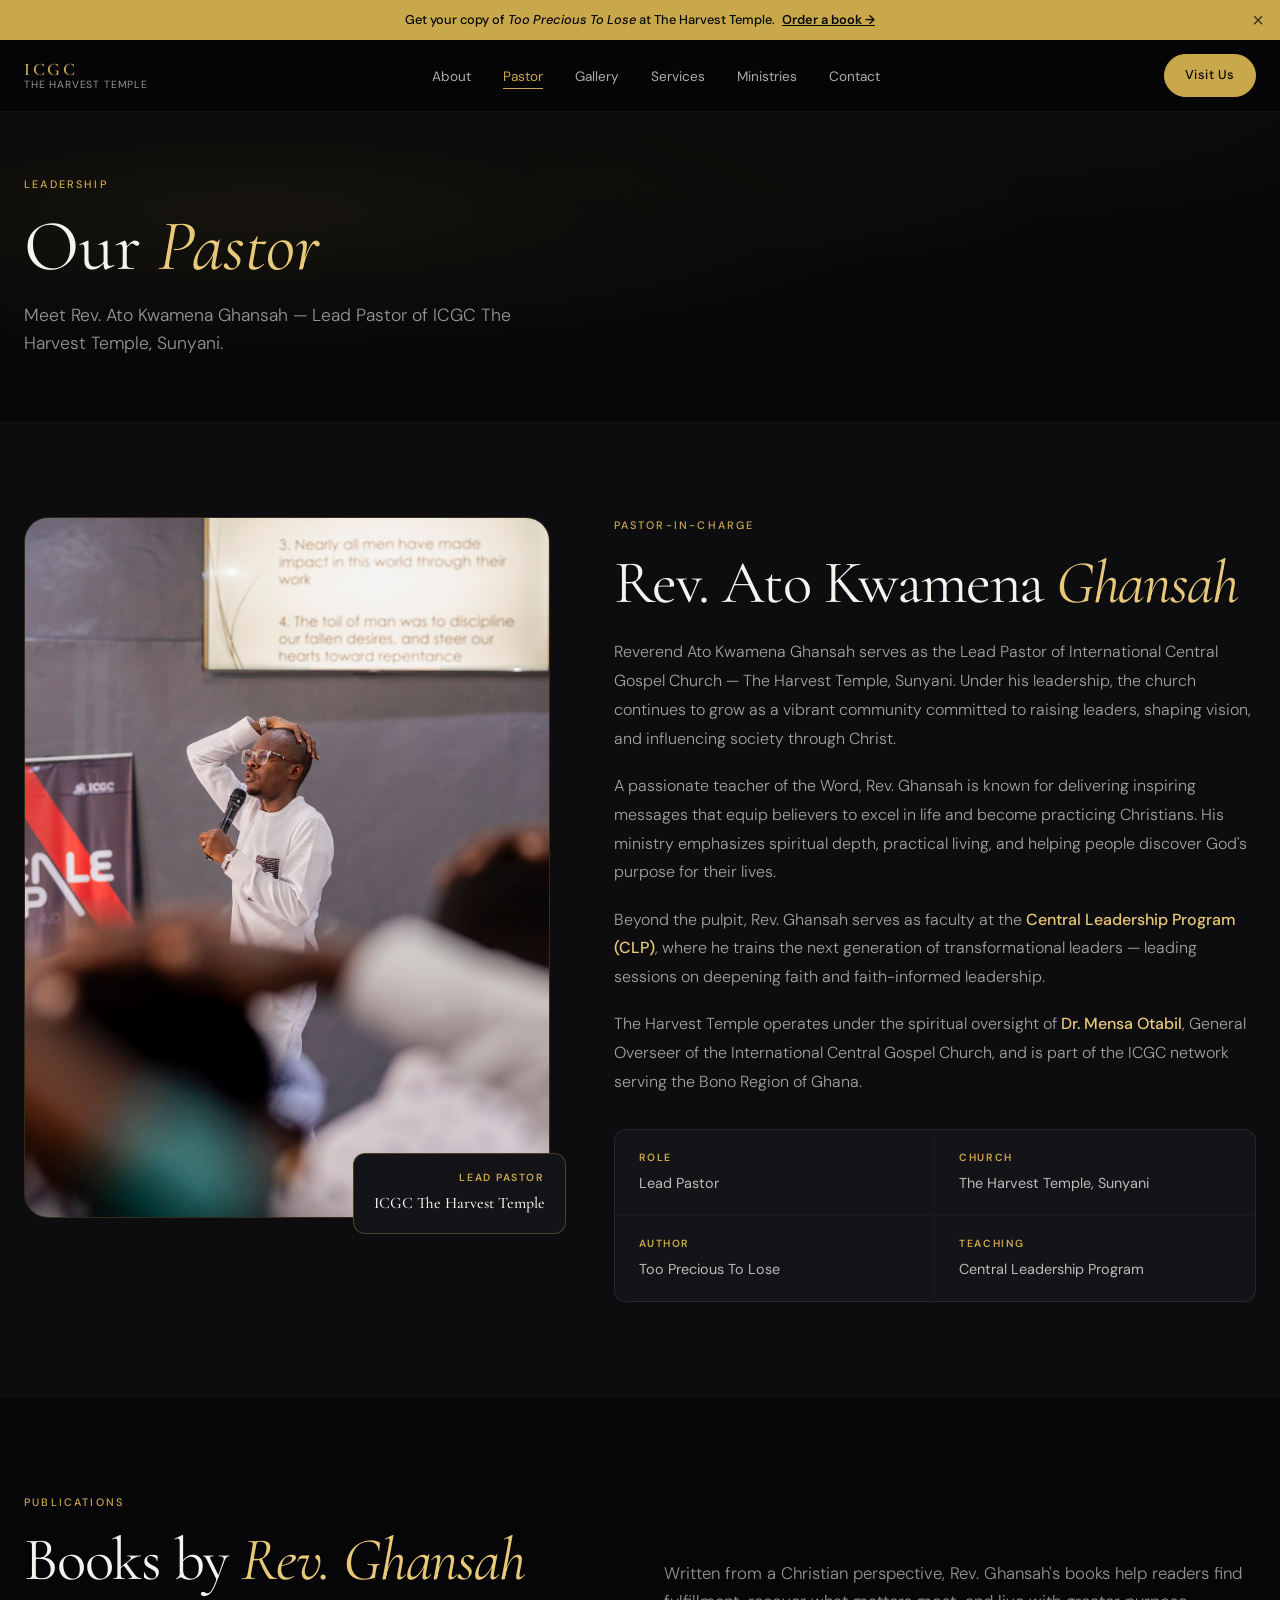
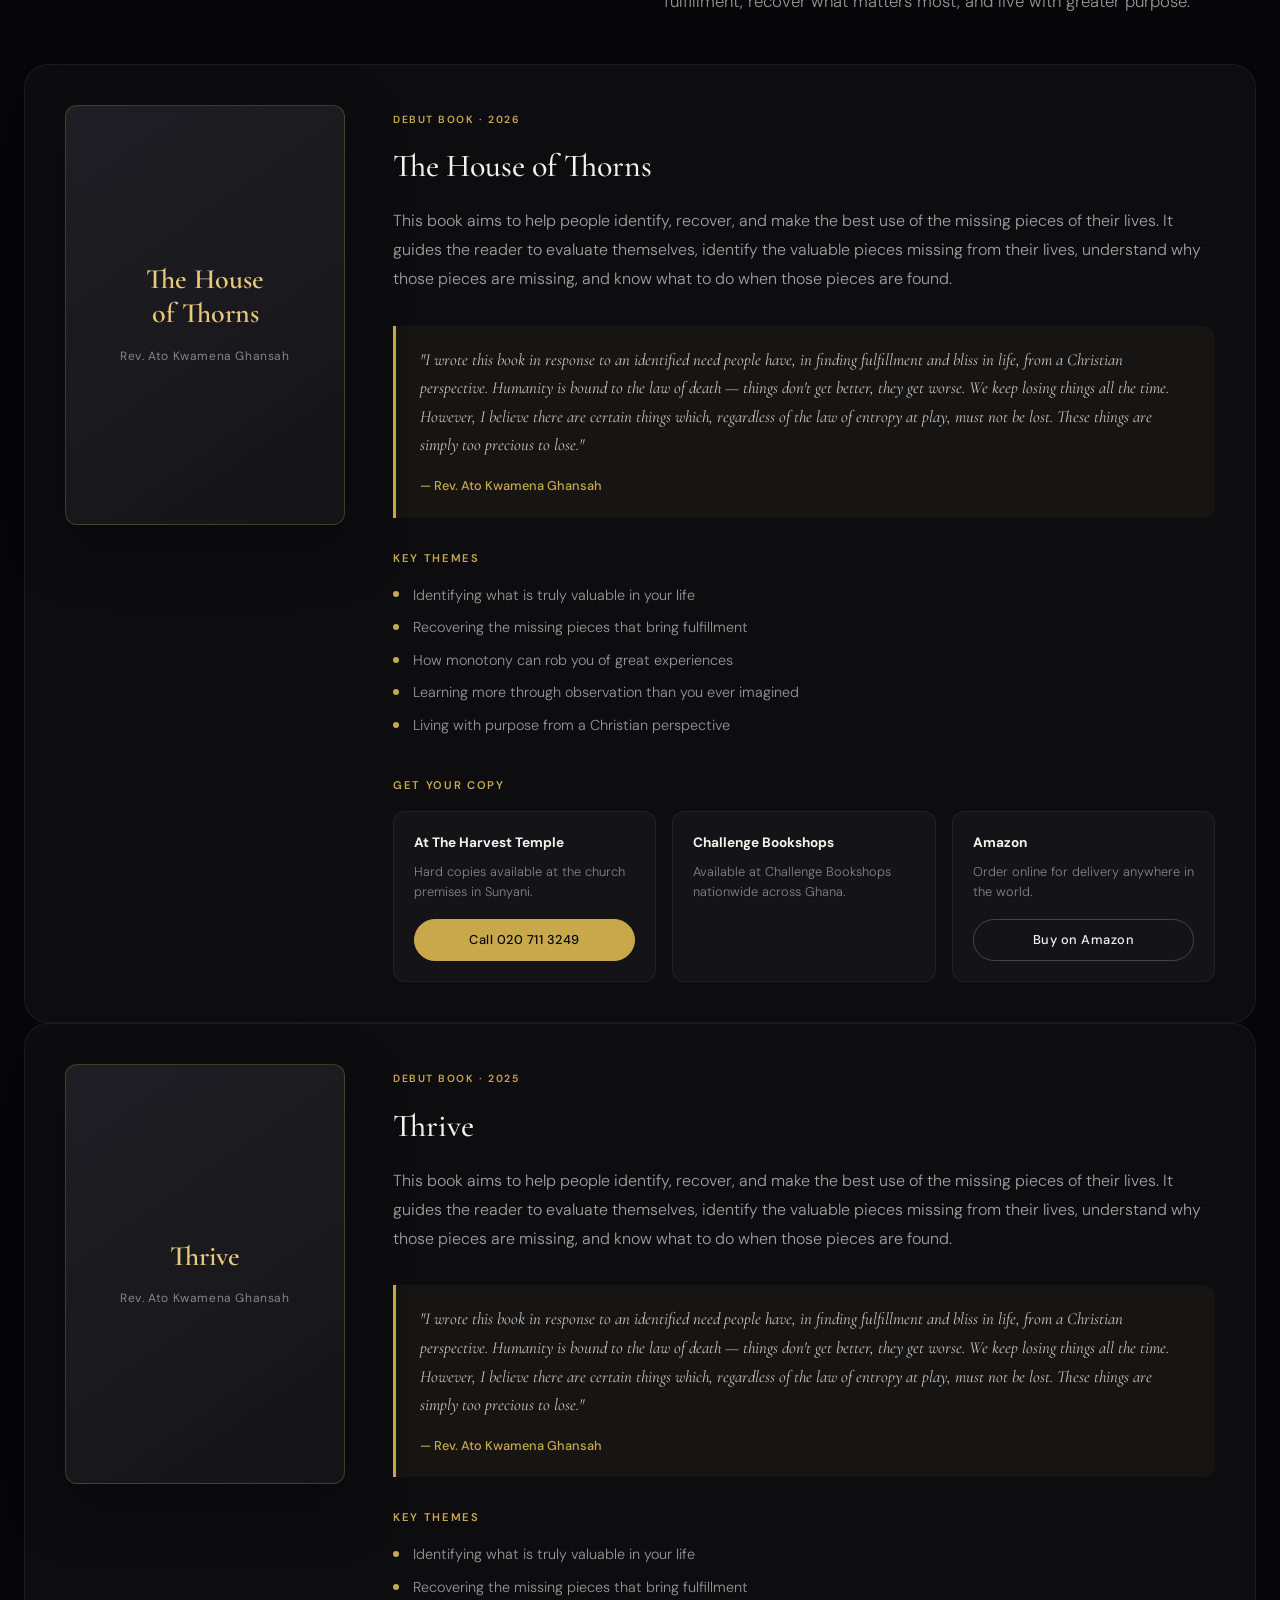
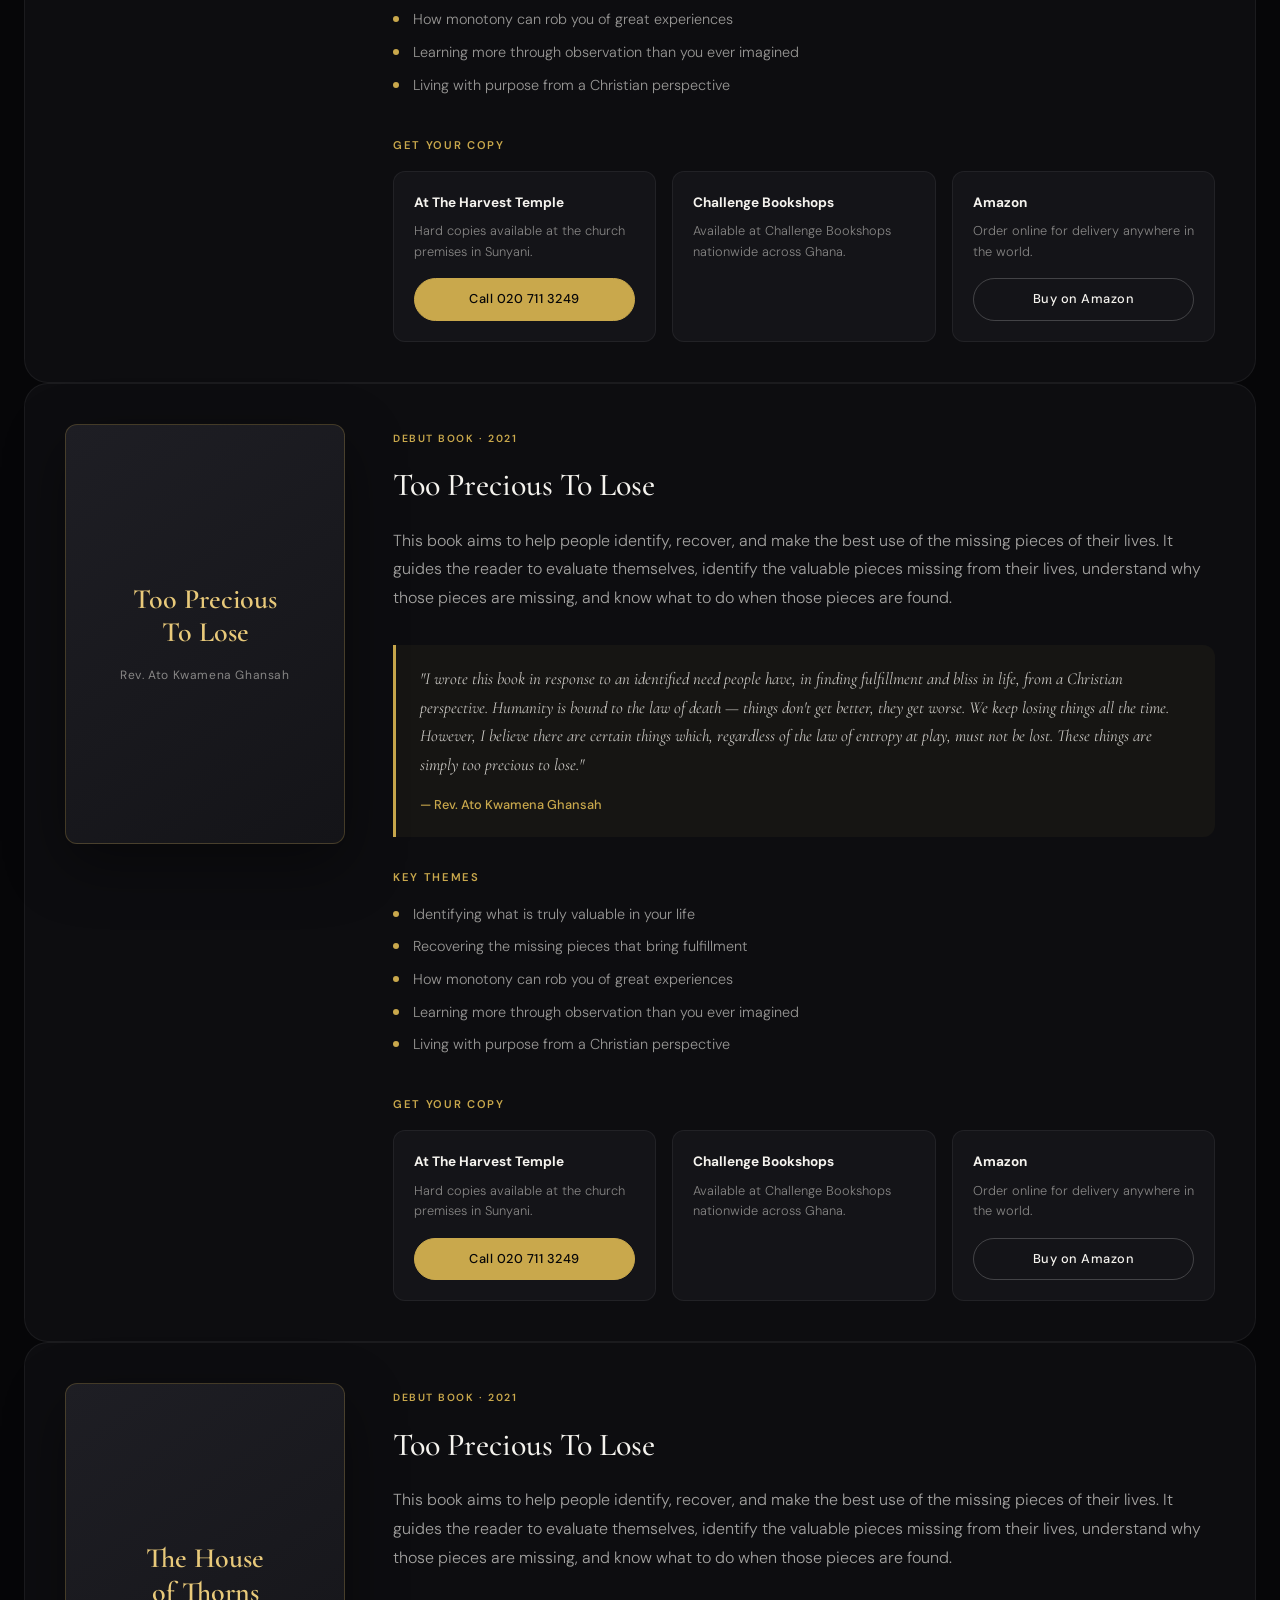
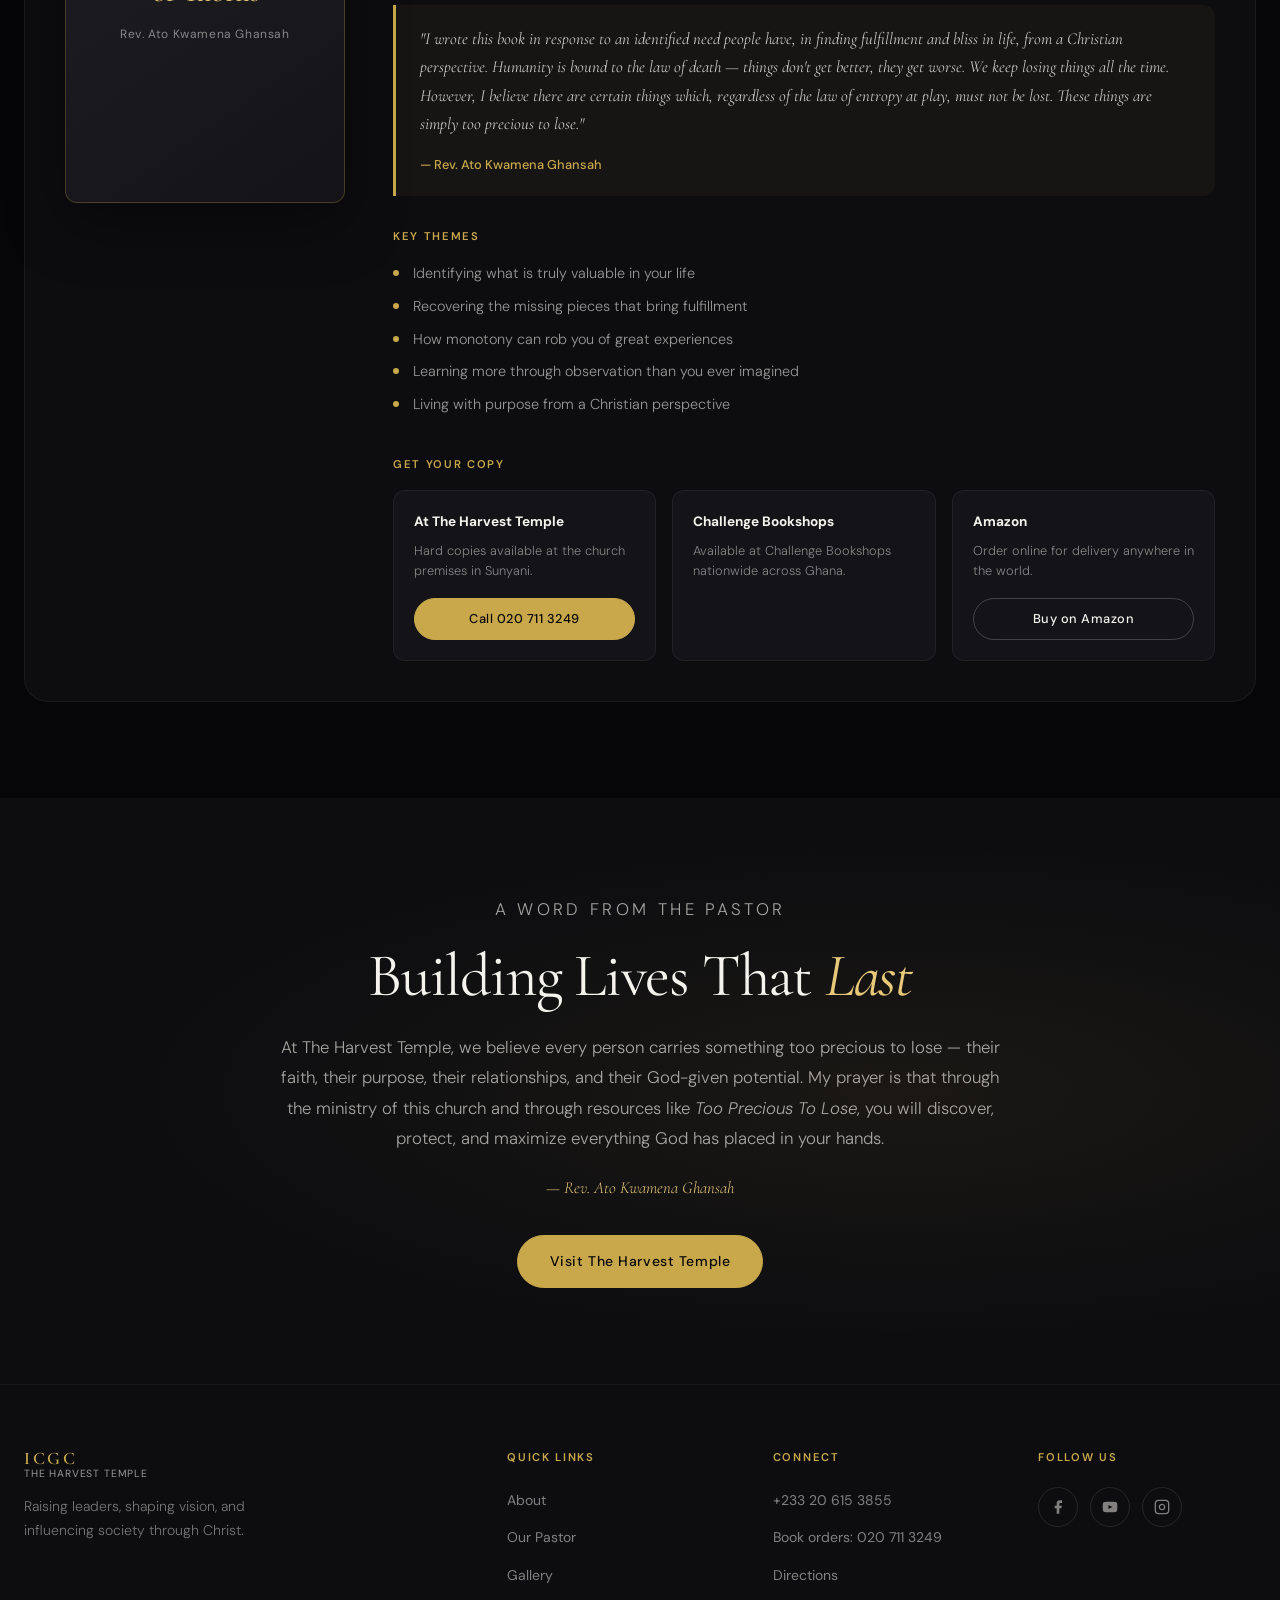
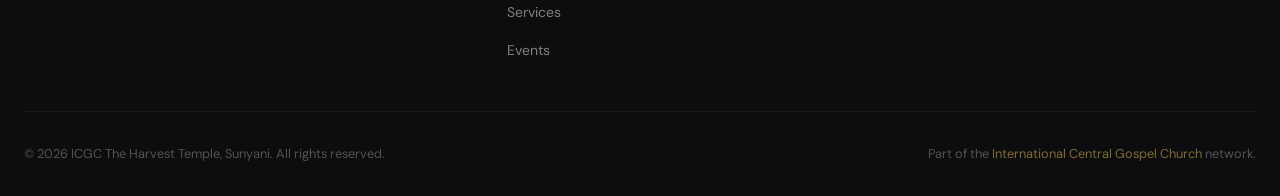
==== commit ab1eb98a: "Updated website" ====
--- a/pastor.html
+++ b/pastor.html
@@ -32,6 +32,7 @@
       <ul class="nav-links" id="navLinks">
         <li><a href="index.html#about">About</a></li>
         <li><a href="pastor.html" class="active">Pastor</a></li>
+        <li><a href="gallery.html">Gallery</a></li>
         <li><a href="index.html#services">Services</a></li>
         <li><a href="index.html#ministries">Ministries</a></li>
         <li><a href="index.html#contact">Contact</a></li>
@@ -62,7 +63,7 @@
       <div class="pastor-profile-grid">
         <div class="pastor-photo-wrap">
           <div class="pastor-photo">
-            <img src="images/pastor.jpg" alt="Rev. Ato Kwamena Ghansah">
+            <img src="images/IMG_6268.jpg" alt="Rev. Ato Kwamena Ghansah">
           </div>
           <div class="pastor-photo-badge">
             <span>Lead Pastor</span>
@@ -136,10 +137,197 @@
         </p>
       </div>
 
+       <article class="book-featured">
+        <div class="book-cover">
+          <div class="book-cover-inner">
+            <span class="book-cover-title">The House<br>of Thorns</span>
+            <span class="book-cover-author">Rev. Ato Kwamena Ghansah</span>
+          </div>
+        </div>
+        <div class="book-details">
+          <span class="book-tag">Debut Book &middot; 2026</span>
+          <h3 class="book-title">The House of Thorns</h3>
+          <p class="book-desc">
+            This book aims to help people identify, recover, and make the best use of
+            the missing pieces of their lives. It guides the reader to evaluate themselves,
+            identify the valuable pieces missing from their lives, understand why those
+            pieces are missing, and know what to do when those pieces are found.
+          </p>
+
+          <blockquote class="book-quote">
+            <p>
+              "I wrote this book in response to an identified need people have, in finding
+              fulfillment and bliss in life, from a Christian perspective. Humanity is bound
+              to the law of death — things don't get better, they get worse. We keep losing
+              things all the time. However, I believe there are certain things which,
+              regardless of the law of entropy at play, must not be lost. These things are
+              simply too precious to lose."
+            </p>
+            <cite>&mdash; Rev. Ato Kwamena Ghansah</cite>
+          </blockquote>
+
+          <div class="book-themes">
+            <h4>Key Themes</h4>
+            <ul>
+              <li>Identifying what is truly valuable in your life</li>
+              <li>Recovering the missing pieces that bring fulfillment</li>
+              <li>How monotony can rob you of great experiences</li>
+              <li>Learning more through observation than you ever imagined</li>
+              <li>Living with purpose from a Christian perspective</li>
+            </ul>
+          </div>
+
+          <div class="book-order">
+            <h4>Get Your Copy</h4>
+            <div class="book-order-options">
+              <div class="book-order-item">
+                <strong>At The Harvest Temple</strong>
+                <p>Hard copies available at the church premises in Sunyani.</p>
+                <a href="tel:+233207113249" class="btn btn-gold btn-sm">Call 020 711 3249</a>
+              </div>
+              <div class="book-order-item">
+                <strong>Challenge Bookshops</strong>
+                <p>Available at Challenge Bookshops nationwide across Ghana.</p>
+              </div>
+              <div class="book-order-item">
+                <strong>Amazon</strong>
+                <p>Order online for delivery anywhere in the world.</p>
+                <a href="https://www.amazon.com/s?k=Too+Precious+To+Lose+Ato+Kwamena+Ghansah" target="_blank" rel="noopener" class="btn btn-outline btn-sm">Buy on Amazon</a>
+              </div>
+            </div>
+          </div>
+        </div>
+      </article>
+
       <article class="book-featured">
         <div class="book-cover">
           <div class="book-cover-inner">
+            <span class="book-cover-title">Thrive<br></span>
+            <span class="book-cover-author">Rev. Ato Kwamena Ghansah</span>
+          </div>
+        </div>
+        <div class="book-details">
+          <span class="book-tag">Debut Book &middot; 2025</span>
+          <h3 class="book-title">Thrive</h3>
+          <p class="book-desc">
+            This book aims to help people identify, recover, and make the best use of
+            the missing pieces of their lives. It guides the reader to evaluate themselves,
+            identify the valuable pieces missing from their lives, understand why those
+            pieces are missing, and know what to do when those pieces are found.
+          </p>
+
+          <blockquote class="book-quote">
+            <p>
+              "I wrote this book in response to an identified need people have, in finding
+              fulfillment and bliss in life, from a Christian perspective. Humanity is bound
+              to the law of death — things don't get better, they get worse. We keep losing
+              things all the time. However, I believe there are certain things which,
+              regardless of the law of entropy at play, must not be lost. These things are
+              simply too precious to lose."
+            </p>
+            <cite>&mdash; Rev. Ato Kwamena Ghansah</cite>
+          </blockquote>
+
+          <div class="book-themes">
+            <h4>Key Themes</h4>
+            <ul>
+              <li>Identifying what is truly valuable in your life</li>
+              <li>Recovering the missing pieces that bring fulfillment</li>
+              <li>How monotony can rob you of great experiences</li>
+              <li>Learning more through observation than you ever imagined</li>
+              <li>Living with purpose from a Christian perspective</li>
+            </ul>
+          </div>
+
+          <div class="book-order">
+            <h4>Get Your Copy</h4>
+            <div class="book-order-options">
+              <div class="book-order-item">
+                <strong>At The Harvest Temple</strong>
+                <p>Hard copies available at the church premises in Sunyani.</p>
+                <a href="tel:+233207113249" class="btn btn-gold btn-sm">Call 020 711 3249</a>
+              </div>
+              <div class="book-order-item">
+                <strong>Challenge Bookshops</strong>
+                <p>Available at Challenge Bookshops nationwide across Ghana.</p>
+              </div>
+              <div class="book-order-item">
+                <strong>Amazon</strong>
+                <p>Order online for delivery anywhere in the world.</p>
+                <a href="https://www.amazon.com/s?k=Too+Precious+To+Lose+Ato+Kwamena+Ghansah" target="_blank" rel="noopener" class="btn btn-outline btn-sm">Buy on Amazon</a>
+              </div>
+            </div>
+          </div>
+        </div>
+      </article>
+
+       <article class="book-featured">
+        <div class="book-cover">
+          <div class="book-cover-inner">
             <span class="book-cover-title">Too Precious<br>To Lose</span>
+            <span class="book-cover-author">Rev. Ato Kwamena Ghansah</span>
+          </div>
+        </div>
+        <div class="book-details">
+          <span class="book-tag">Debut Book &middot; 2021</span>
+          <h3 class="book-title">Too Precious To Lose</h3>
+          <p class="book-desc">
+            This book aims to help people identify, recover, and make the best use of
+            the missing pieces of their lives. It guides the reader to evaluate themselves,
+            identify the valuable pieces missing from their lives, understand why those
+            pieces are missing, and know what to do when those pieces are found.
+          </p>
+
+          <blockquote class="book-quote">
+            <p>
+              "I wrote this book in response to an identified need people have, in finding
+              fulfillment and bliss in life, from a Christian perspective. Humanity is bound
+              to the law of death — things don't get better, they get worse. We keep losing
+              things all the time. However, I believe there are certain things which,
+              regardless of the law of entropy at play, must not be lost. These things are
+              simply too precious to lose."
+            </p>
+            <cite>&mdash; Rev. Ato Kwamena Ghansah</cite>
+          </blockquote>
+
+          <div class="book-themes">
+            <h4>Key Themes</h4>
+            <ul>
+              <li>Identifying what is truly valuable in your life</li>
+              <li>Recovering the missing pieces that bring fulfillment</li>
+              <li>How monotony can rob you of great experiences</li>
+              <li>Learning more through observation than you ever imagined</li>
+              <li>Living with purpose from a Christian perspective</li>
+            </ul>
+          </div>
+
+          <div class="book-order">
+            <h4>Get Your Copy</h4>
+            <div class="book-order-options">
+              <div class="book-order-item">
+                <strong>At The Harvest Temple</strong>
+                <p>Hard copies available at the church premises in Sunyani.</p>
+                <a href="tel:+233207113249" class="btn btn-gold btn-sm">Call 020 711 3249</a>
+              </div>
+              <div class="book-order-item">
+                <strong>Challenge Bookshops</strong>
+                <p>Available at Challenge Bookshops nationwide across Ghana.</p>
+              </div>
+              <div class="book-order-item">
+                <strong>Amazon</strong>
+                <p>Order online for delivery anywhere in the world.</p>
+                <a href="https://www.amazon.com/s?k=Too+Precious+To+Lose+Ato+Kwamena+Ghansah" target="_blank" rel="noopener" class="btn btn-outline btn-sm">Buy on Amazon</a>
+              </div>
+            </div>
+          </div>
+        </div>
+      </article>
+
+
+       <article class="book-featured">
+        <div class="book-cover">
+          <div class="book-cover-inner">
+            <span class="book-cover-title">The House<br>of Thorns</span>
             <span class="book-cover-author">Rev. Ato Kwamena Ghansah</span>
           </div>
         </div>
@@ -235,6 +423,7 @@
           <ul>
             <li><a href="index.html#about">About</a></li>
             <li><a href="pastor.html">Our Pastor</a></li>
+            <li><a href="gallery.html">Gallery</a></li>
             <li><a href="index.html#services">Services</a></li>
             <li><a href="index.html#events">Events</a></li>
           </ul>
--- a/css/style.css
+++ b/css/style.css
@@ -1529,3 +1529,785 @@
     display: inline-block;
   }
 }
+
+/* ===== GALLERY PAGE ===== */
+.page-gallery .site-header--solid {
+  background: transparent;
+  border-bottom: 1px solid rgba(255, 255, 255, 0.06);
+}
+
+.page-gallery .site-header--solid.scrolled {
+  background: rgba(6, 6, 8, 0.95);
+}
+
+/* Cinematic Hero */
+.gallery-hero {
+  position: relative;
+  min-height: 85vh;
+  display: flex;
+  align-items: flex-end;
+  padding-bottom: 4rem;
+  overflow: hidden;
+}
+
+.gallery-hero-media {
+  position: absolute;
+  inset: 0;
+  z-index: 0;
+}
+
+.gallery-hero-img {
+  width: 100%;
+  height: 100%;
+  object-fit: cover;
+  transform: scale(1.05);
+  animation: galleryHeroZoom 20s ease-in-out infinite alternate;
+}
+
+@keyframes galleryHeroZoom {
+  from { transform: scale(1.05); }
+  to { transform: scale(1.12); }
+}
+
+.gallery-hero-gradient {
+  position: absolute;
+  inset: 0;
+  background:
+    linear-gradient(to top, var(--black) 0%, rgba(6, 6, 8, 0.7) 35%, rgba(6, 6, 8, 0.3) 60%, rgba(6, 6, 8, 0.5) 100%),
+    linear-gradient(to right, rgba(6, 6, 8, 0.85) 0%, transparent 55%),
+    radial-gradient(ellipse at 80% 20%, rgba(201, 168, 76, 0.12) 0%, transparent 50%);
+}
+
+.gallery-hero-inner {
+  position: relative;
+  z-index: 1;
+  display: flex;
+  align-items: flex-end;
+  justify-content: space-between;
+  gap: 3rem;
+  padding-top: calc(var(--header-height) + var(--announcement-height) + 6rem);
+  width: 100%;
+}
+
+body.no-announcement .gallery-hero-inner {
+  padding-top: calc(var(--header-height) + 6rem);
+}
+
+.gallery-hero-title {
+  font-family: var(--font-display);
+  font-size: clamp(3rem, 7vw, 5.5rem);
+  font-weight: 400;
+  line-height: 1;
+  letter-spacing: -0.03em;
+  margin-bottom: 1.25rem;
+}
+
+.gallery-hero-title em {
+  font-style: italic;
+  color: var(--gold-light);
+}
+
+.gallery-hero-desc {
+  font-size: 1.1rem;
+  color: rgba(245, 243, 238, 0.6);
+  max-width: 480px;
+  line-height: 1.7;
+  font-weight: 300;
+}
+
+.gallery-hero-stats {
+  display: flex;
+  align-items: center;
+  gap: 2rem;
+  flex-shrink: 0;
+  padding: 1.75rem 2.25rem;
+  background: rgba(13, 13, 16, 0.6);
+  backdrop-filter: blur(20px);
+  -webkit-backdrop-filter: blur(20px);
+  border: 1px solid rgba(201, 168, 76, 0.2);
+  border-radius: var(--radius-lg);
+}
+
+.gallery-stat {
+  display: flex;
+  flex-direction: column;
+  align-items: center;
+  gap: 0.25rem;
+}
+
+.gallery-stat-number {
+  font-family: var(--font-display);
+  font-size: 2.5rem;
+  font-weight: 500;
+  color: var(--gold-light);
+  line-height: 1;
+}
+
+.gallery-stat-label {
+  font-size: 0.65rem;
+  font-weight: 600;
+  letter-spacing: 0.18em;
+  text-transform: uppercase;
+  color: rgba(245, 243, 238, 0.45);
+}
+
+.gallery-stat-divider {
+  width: 1px;
+  height: 48px;
+  background: rgba(201, 168, 76, 0.25);
+}
+
+.gallery-hero-scroll {
+  position: absolute;
+  bottom: 2rem;
+  left: 50%;
+  transform: translateX(-50%);
+  z-index: 1;
+  display: flex;
+  flex-direction: column;
+  align-items: center;
+  gap: 0.75rem;
+  color: rgba(245, 243, 238, 0.4);
+  font-size: 0.65rem;
+  font-weight: 500;
+  letter-spacing: 0.2em;
+  text-transform: uppercase;
+}
+
+/* Gallery Main Section */
+.gallery-section {
+  background: var(--black);
+  padding: 5rem 0 6rem;
+  position: relative;
+}
+
+.gallery-section::before {
+  content: '';
+  position: absolute;
+  top: 0;
+  left: 50%;
+  transform: translateX(-50%);
+  width: 1px;
+  height: 80px;
+  background: linear-gradient(to bottom, var(--gold), transparent);
+  opacity: 0.4;
+}
+
+.gallery-toolbar {
+  display: flex;
+  align-items: flex-end;
+  justify-content: space-between;
+  gap: 2rem;
+  margin-bottom: 3.5rem;
+  flex-wrap: wrap;
+}
+
+.gallery-section-title {
+  font-family: var(--font-display);
+  font-size: clamp(2rem, 4vw, 3rem);
+  font-weight: 400;
+  line-height: 1.1;
+  margin-bottom: 0.5rem;
+}
+
+.gallery-section-title em {
+  font-style: italic;
+  color: var(--gold-light);
+}
+
+.gallery-section-desc {
+  font-size: 0.9rem;
+  color: rgba(245, 243, 238, 0.4);
+  font-weight: 300;
+}
+
+.gallery-filters {
+  display: flex;
+  flex-wrap: wrap;
+  gap: 0.35rem;
+  padding: 0.35rem;
+  background: var(--dark-mid);
+  border: 1px solid rgba(255, 255, 255, 0.06);
+  border-radius: 999px;
+}
+
+.gallery-filter {
+  padding: 0.6rem 1.4rem;
+  font-family: var(--font-body);
+  font-size: 0.72rem;
+  font-weight: 500;
+  letter-spacing: 0.06em;
+  text-transform: uppercase;
+  color: rgba(245, 243, 238, 0.5);
+  background: transparent;
+  border: none;
+  border-radius: 999px;
+  cursor: pointer;
+  transition: all 0.35s cubic-bezier(0.4, 0, 0.2, 1);
+}
+
+.gallery-filter:hover {
+  color: var(--gold-light);
+}
+
+.gallery-filter.active {
+  background: var(--gold);
+  color: var(--black);
+  box-shadow: 0 4px 20px rgba(201, 168, 76, 0.3);
+}
+
+/* Bento Grid */
+.gallery-grid {
+  display: grid;
+  grid-template-columns: repeat(12, 1fr);
+  grid-auto-rows: 240px;
+  gap: 1.5rem;
+}
+
+.gallery-item {
+  position: relative;
+  border-radius: var(--radius-lg);
+  transition: opacity 0.45s ease, transform 0.45s ease;
+  animation: galleryItemIn 0.8s cubic-bezier(0.4, 0, 0.2, 1) backwards;
+  animation-delay: var(--delay, 0ms);
+}
+
+@keyframes galleryItemIn {
+  from {
+    opacity: 0;
+    transform: translateY(32px);
+  }
+  to {
+    opacity: 1;
+    transform: translateY(0);
+  }
+}
+
+.gallery-item.hidden {
+  display: none;
+}
+
+.gallery-item--feature { grid-column: span 7; grid-row: span 2; }
+.gallery-item--wide { grid-column: span 8; }
+.gallery-item--wide.gallery-item--full { grid-column: span 12; grid-row: span 1; min-height: 280px; }
+.gallery-item--tall { grid-column: span 5; grid-row: span 2; }
+.gallery-item:not(.gallery-item--feature):not(.gallery-item--wide):not(.gallery-item--tall) { grid-column: span 4; }
+
+.gallery-item-btn {
+  display: block;
+  width: 100%;
+  height: 100%;
+  padding: 0;
+  border: none;
+  background: none;
+  cursor: pointer;
+  border-radius: var(--radius-lg);
+}
+
+.gallery-item-frame {
+  position: relative;
+  width: 100%;
+  height: 100%;
+  border-radius: var(--radius-lg);
+  overflow: hidden;
+  border: 1px solid rgba(255, 255, 255, 0.06);
+  transition: border-color var(--transition), box-shadow var(--transition), transform var(--transition);
+}
+
+.gallery-item-btn:hover .gallery-item-frame,
+.gallery-item-btn:focus-visible .gallery-item-frame {
+  border-color: rgba(201, 168, 76, 0.45);
+  box-shadow: 0 20px 60px rgba(0, 0, 0, 0.5), 0 0 0 1px rgba(201, 168, 76, 0.15);
+  transform: translateY(-4px);
+}
+
+.gallery-item img {
+  width: 100%;
+  height: 100%;
+  object-fit: cover;
+  transition: transform 0.7s cubic-bezier(0.4, 0, 0.2, 1);
+}
+
+.gallery-item-shine {
+  position: absolute;
+  inset: 0;
+  background: linear-gradient(
+    135deg,
+    rgba(255, 255, 255, 0.08) 0%,
+    transparent 40%,
+    transparent 100%
+  );
+  opacity: 0;
+  transition: opacity var(--transition);
+  pointer-events: none;
+  z-index: 1;
+}
+
+.gallery-item-btn:hover .gallery-item-shine {
+  opacity: 1;
+}
+
+.gallery-item-btn:hover img,
+.gallery-item-btn:focus-visible img {
+  transform: scale(1.08);
+}
+
+.gallery-item-overlay {
+  position: absolute;
+  inset: 0;
+  background: linear-gradient(
+    to top,
+    rgba(6, 6, 8, 0.95) 0%,
+    rgba(6, 6, 8, 0.5) 40%,
+    rgba(6, 6, 8, 0.1) 70%,
+    transparent 100%
+  );
+  display: flex;
+  flex-direction: column;
+  justify-content: flex-end;
+  padding: 1.75rem;
+  z-index: 2;
+  transition: background var(--transition);
+}
+
+.gallery-item-btn:hover .gallery-item-overlay {
+  background: linear-gradient(
+    to top,
+    rgba(6, 6, 8, 0.98) 0%,
+    rgba(6, 6, 8, 0.65) 50%,
+    rgba(6, 6, 8, 0.2) 100%
+  );
+}
+
+.gallery-item-index {
+  position: absolute;
+  top: 1.25rem;
+  left: 1.25rem;
+  font-family: var(--font-display);
+  font-size: 0.85rem;
+  font-weight: 500;
+  color: rgba(201, 168, 76, 0.7);
+  letter-spacing: 0.05em;
+}
+
+.gallery-item-info {
+  transform: translateY(8px);
+  transition: transform var(--transition);
+}
+
+.gallery-item-btn:hover .gallery-item-info {
+  transform: translateY(0);
+}
+
+.gallery-item-tag {
+  display: inline-block;
+  font-size: 0.6rem;
+  font-weight: 600;
+  letter-spacing: 0.2em;
+  text-transform: uppercase;
+  color: var(--gold);
+  margin-bottom: 0.5rem;
+  padding: 0.25rem 0.6rem;
+  background: rgba(201, 168, 76, 0.12);
+  border-radius: 4px;
+}
+
+.gallery-item-title {
+  font-family: var(--font-display);
+  font-size: clamp(1.25rem, 2.5vw, 1.85rem);
+  font-weight: 500;
+  color: var(--white);
+  line-height: 1.15;
+  margin-bottom: 0.35rem;
+}
+
+.gallery-item--feature .gallery-item-title {
+  font-size: clamp(1.75rem, 3vw, 2.5rem);
+}
+
+.gallery-item-desc {
+  font-size: 0.85rem;
+  color: rgba(245, 243, 238, 0.55);
+  line-height: 1.5;
+  font-weight: 300;
+  max-width: 320px;
+  opacity: 0;
+  transform: translateY(6px);
+  transition: opacity var(--transition), transform var(--transition);
+}
+
+.gallery-item-btn:hover .gallery-item-desc {
+  opacity: 1;
+  transform: translateY(0);
+}
+
+.gallery-item-action {
+  position: absolute;
+  top: 1.25rem;
+  right: 1.25rem;
+  display: inline-flex;
+  align-items: center;
+  gap: 0.4rem;
+  font-size: 0.68rem;
+  font-weight: 600;
+  letter-spacing: 0.1em;
+  text-transform: uppercase;
+  color: var(--gold-light);
+  opacity: 0;
+  transform: translateY(-6px);
+  transition: opacity var(--transition), transform var(--transition);
+}
+
+.gallery-item-action svg {
+  width: 14px;
+  height: 14px;
+  transition: transform var(--transition);
+}
+
+.gallery-item-btn:hover .gallery-item-action {
+  opacity: 1;
+  transform: translateY(0);
+}
+
+.gallery-item-btn:hover .gallery-item-action svg {
+  transform: translateX(3px);
+}
+
+/* CTA Banner */
+.gallery-cta-banner {
+  position: relative;
+  padding: 7rem 0;
+  overflow: hidden;
+}
+
+.gallery-cta-bg {
+  position: absolute;
+  inset: 0;
+}
+
+.gallery-cta-bg img {
+  width: 100%;
+  height: 100%;
+  object-fit: cover;
+  filter: blur(3px);
+  transform: scale(1.08);
+}
+
+.gallery-cta-overlay {
+  position: absolute;
+  inset: 0;
+  background:
+    linear-gradient(135deg, rgba(6, 6, 8, 0.92) 0%, rgba(6, 6, 8, 0.75) 50%, rgba(6, 6, 8, 0.88) 100%),
+    radial-gradient(ellipse at 50% 50%, rgba(201, 168, 76, 0.1) 0%, transparent 60%);
+}
+
+.gallery-cta-inner {
+  position: relative;
+  z-index: 1;
+  text-align: center;
+  max-width: 640px;
+  margin: 0 auto;
+}
+
+.gallery-cta-title {
+  font-family: var(--font-display);
+  font-size: clamp(2.2rem, 5vw, 3.5rem);
+  font-weight: 400;
+  line-height: 1.1;
+  margin-bottom: 1.25rem;
+}
+
+.gallery-cta-title em {
+  font-style: italic;
+  color: var(--gold-light);
+}
+
+.gallery-cta-text {
+  font-size: 1.05rem;
+  color: rgba(245, 243, 238, 0.6);
+  line-height: 1.75;
+  font-weight: 300;
+  margin-bottom: 2.5rem;
+}
+
+.gallery-cta-actions {
+  display: flex;
+  flex-wrap: wrap;
+  gap: 1rem;
+  justify-content: center;
+}
+
+/* Lightbox */
+.lightbox {
+  position: fixed;
+  inset: 0;
+  z-index: 1000;
+  display: flex;
+  align-items: center;
+  justify-content: center;
+  padding: 1.5rem;
+  opacity: 0;
+  visibility: hidden;
+  transition: opacity 0.4s ease, visibility 0.4s ease;
+}
+
+.lightbox.open {
+  opacity: 1;
+  visibility: visible;
+}
+
+.lightbox-backdrop {
+  position: absolute;
+  inset: 0;
+  background: rgba(6, 6, 8, 0.97);
+  backdrop-filter: blur(24px);
+  -webkit-backdrop-filter: blur(24px);
+}
+
+.lightbox-layout {
+  position: relative;
+  z-index: 1;
+  display: grid;
+  grid-template-columns: 1fr 320px;
+  gap: 2rem;
+  max-width: 1200px;
+  width: 100%;
+  max-height: 90vh;
+  align-items: stretch;
+}
+
+.lightbox-image-wrap {
+  display: flex;
+  align-items: center;
+  justify-content: center;
+  overflow: hidden;
+  border-radius: var(--radius-lg);
+  border: 1px solid rgba(201, 168, 76, 0.15);
+  background: var(--dark);
+}
+
+.lightbox-image {
+  max-height: 82vh;
+  width: auto;
+  max-width: 100%;
+  object-fit: contain;
+  opacity: 1;
+  transition: opacity 0.3s ease;
+}
+
+.lightbox-image.changing {
+  opacity: 0;
+}
+
+.lightbox-sidebar {
+  display: flex;
+  flex-direction: column;
+  padding: 1.5rem 0;
+}
+
+.lightbox-tag {
+  display: inline-block;
+  font-size: 0.62rem;
+  font-weight: 600;
+  letter-spacing: 0.2em;
+  text-transform: uppercase;
+  color: var(--gold);
+  margin-bottom: 0.75rem;
+  padding: 0.3rem 0.65rem;
+  background: rgba(201, 168, 76, 0.1);
+  border-radius: 4px;
+  align-self: flex-start;
+}
+
+.lightbox-sidebar h3 {
+  font-family: var(--font-display);
+  font-size: 2rem;
+  font-weight: 500;
+  color: var(--white);
+  line-height: 1.15;
+  margin-bottom: 0.75rem;
+}
+
+.lightbox-desc {
+  font-size: 0.9rem;
+  color: rgba(245, 243, 238, 0.5);
+  line-height: 1.65;
+  font-weight: 300;
+  margin-bottom: 1.5rem;
+  flex: 1;
+}
+
+.lightbox-counter {
+  font-size: 0.75rem;
+  color: rgba(245, 243, 238, 0.35);
+  letter-spacing: 0.12em;
+  text-transform: uppercase;
+  margin-bottom: 1.5rem;
+}
+
+.lightbox-thumbs {
+  display: flex;
+  gap: 0.5rem;
+  flex-wrap: wrap;
+}
+
+.lightbox-thumb {
+  width: 56px;
+  height: 56px;
+  padding: 0;
+  border: 2px solid transparent;
+  border-radius: 8px;
+  overflow: hidden;
+  cursor: pointer;
+  opacity: 0.45;
+  transition: opacity var(--transition), border-color var(--transition), transform var(--transition);
+  background: none;
+}
+
+.lightbox-thumb:hover {
+  opacity: 0.75;
+}
+
+.lightbox-thumb.active {
+  opacity: 1;
+  border-color: var(--gold);
+  transform: scale(1.05);
+}
+
+.lightbox-thumb img {
+  width: 100%;
+  height: 100%;
+  object-fit: cover;
+}
+
+.lightbox-close {
+  position: absolute;
+  top: 1.25rem;
+  right: 1.25rem;
+  z-index: 2;
+  width: 48px;
+  height: 48px;
+  border: 1px solid rgba(255, 255, 255, 0.12);
+  border-radius: 50%;
+  background: rgba(255, 255, 255, 0.04);
+  color: var(--white);
+  cursor: pointer;
+  transition: all var(--transition);
+  display: flex;
+  align-items: center;
+  justify-content: center;
+}
+
+.lightbox-close svg { width: 20px; height: 20px; }
+
+.lightbox-close:hover {
+  border-color: var(--gold);
+  color: var(--gold);
+  background: rgba(201, 168, 76, 0.1);
+}
+
+.lightbox-nav {
+  position: absolute;
+  top: 50%;
+  transform: translateY(-50%);
+  z-index: 2;
+  width: 52px;
+  height: 52px;
+  border: 1px solid rgba(255, 255, 255, 0.12);
+  border-radius: 50%;
+  background: rgba(255, 255, 255, 0.04);
+  color: var(--white);
+  cursor: pointer;
+  transition: all var(--transition);
+  display: flex;
+  align-items: center;
+  justify-content: center;
+}
+
+.lightbox-nav svg { width: 22px; height: 22px; }
+
+.lightbox-nav:hover {
+  border-color: var(--gold);
+  color: var(--gold);
+  background: rgba(201, 168, 76, 0.1);
+}
+
+.lightbox-prev { left: 1.25rem; }
+.lightbox-next { right: 1.25rem; }
+
+@media (max-width: 1024px) {
+  .gallery-grid {
+    grid-template-columns: repeat(6, 1fr);
+    grid-auto-rows: 220px;
+  }
+
+  .gallery-item--feature { grid-column: span 6; grid-row: span 2; }
+  .gallery-item--wide { grid-column: span 6; }
+  .gallery-item:not(.gallery-item--feature):not(.gallery-item--wide):not(.gallery-item--tall) { grid-column: span 3; }
+
+  .lightbox-layout {
+    grid-template-columns: 1fr;
+    max-height: none;
+    overflow-y: auto;
+  }
+
+  .lightbox-sidebar {
+    padding: 0;
+  }
+
+  .lightbox-image { max-height: 55vh; }
+}
+
+@media (max-width: 768px) {
+  .gallery-hero {
+    min-height: 75vh;
+    padding-bottom: 5rem;
+  }
+
+  .gallery-hero-inner {
+    flex-direction: column;
+    align-items: flex-start;
+    gap: 2rem;
+  }
+
+  .gallery-hero-stats {
+    width: 100%;
+    justify-content: center;
+  }
+
+  .gallery-hero-scroll { display: none; }
+
+  .gallery-toolbar {
+    flex-direction: column;
+    align-items: flex-start;
+  }
+
+  .gallery-filters {
+    width: 100%;
+    justify-content: center;
+  }
+
+  .gallery-grid {
+    grid-template-columns: 1fr;
+    grid-auto-rows: auto;
+    gap: 1.25rem;
+  }
+
+  .gallery-item,
+  .gallery-item--feature,
+  .gallery-item--wide,
+  .gallery-item--tall {
+    grid-column: span 1 !important;
+    grid-row: span 1 !important;
+    aspect-ratio: 4/3;
+  }
+
+  .gallery-item-desc { opacity: 1; transform: none; }
+  .gallery-item-action { opacity: 1; transform: none; }
+
+  .gallery-cta-banner { padding: 5rem 0; }
+
+  .lightbox-nav { display: none; }
+  .lightbox { padding: 1rem; }
+  .lightbox-close { top: 0.75rem; right: 0.75rem; }
+}
